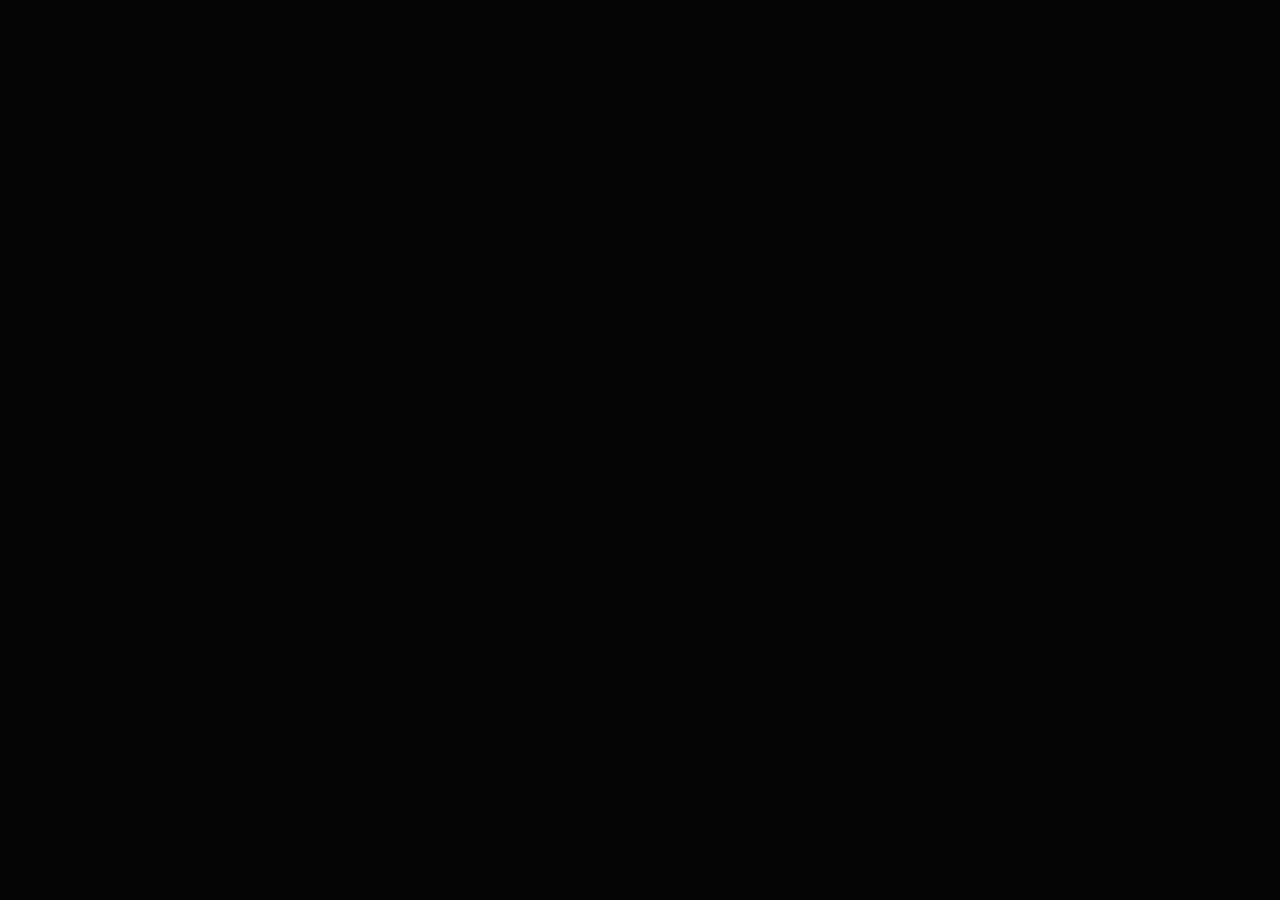
==== index.html @ 65cd3459 "Add files via upload" ====
<!doctype html>
<html lang="en">
<head>
<meta charset="utf-8" />
<meta name="viewport" content="width=device-width, initial-scale=1" />
<title>Ritwik Srivastava — Veridian Node</title>

<link rel="preconnect" href="https://fonts.googleapis.com">
<link rel="preconnect" href="https://fonts.gstatic.com" crossorigin>
<link href="https://fonts.googleapis.com/css2?family=Newsreader:opsz,wght@6..72,300;6..72,400;6..72,500&family=IBM+Plex+Mono:wght@300;400;500&family=IBM+Plex+Sans:wght@300;400&display=swap" rel="stylesheet">

<link rel="stylesheet" href="styles.css?v=15" />

<script>
  window.__TWEAK_DEFAULTS = /*EDITMODE-BEGIN*/{
    "scene": "wall",
    "windowView": "original",
    "lighting": "high",
    "fireOn": false,
    "headlineMode": "observability",
    "name": "RITWIK SRIVASTAVA",
    "node": "VERIDIAN \/\/ NODE-7",
    "subtitle": "PERSONAL OPERATIONAL ENVIRONMENT"
  }/*EDITMODE-END*/;
</script>

<script src="https://unpkg.com/react@18.3.1/umd/react.development.js" integrity="sha384-hD6/rw4ppMLGNu3tX5cjIb+uRZ7UkRJ6BPkLpg4hAu/6onKUg4lLsHAs9EBPT82L" crossorigin="anonymous"></script>
<script src="https://unpkg.com/react-dom@18.3.1/umd/react-dom.development.js" integrity="sha384-u6aeetuaXnQ38mYT8rp6sbXaQe3NL9t+IBXmnYxwkUI2Hw4bsp2Wvmx4yRQF1uAm" crossorigin="anonymous"></script>
<script src="https://unpkg.com/@babel/standalone@7.29.0/babel.min.js" integrity="sha384-m08KidiNqLdpJqLq95G/LEi8Qvjl/xUYll3QILypMoQ65QorJ9Lvtp2RXYGBFj1y" crossorigin="anonymous"></script>
</head>
<body>
  <div id="root"></div>

  <script type="text/babel" src="tweaks-panel.jsx"></script>
  <script type="text/babel" src="data.jsx"></script>
  <script type="text/babel" src="audio.jsx"></script>
  <script type="text/babel" src="app.jsx"></script>
</body>
</html>
---- styles.css ----
/* ─────────────────────────────────────────────────────────────────
   VERIDIAN // NODE-7 — operational HUD
   Background is the photograph of the room (room-warm.png).
   Every UI panel is an opaque dark-glass overlay that REPLACES
   the baked-in AI text by sitting on top of it in the same place.
   ───────────────────────────────────────────────────────────────── */

:root {
  --stage-w: 1538px;
  --stage-h: 1026px;

  /* HUD palette — softer, glass-on-air */
  --ink:        rgba(214, 220, 228, 0.92);
  --ink-2:      rgba(170, 178, 188, 0.82);
  --ink-3:      rgba(125, 133, 144, 0.72);
  --ink-4:      rgba(85, 92, 102, 0.66);
  --ink-5:      rgba(58, 64, 72, 0.6);

  --cyan:       rgba(160, 200, 215, 0.95);     /* desaturated; reads as soft info */
  --cyan-2:     rgba(140, 180, 195, 0.85);
  --cyan-glow:  rgba(140, 195, 220, 0.30);

  --amber:      #c79a64;
  --amber-glow: rgba(199, 154, 100, 0.4);

  --red:        #b07070;

  --cream:      #e8dec8;

  /* Glass panel surfaces — translucent, blurred, embedded */
  --glass-1:    rgba(12, 14, 18, 0.22);
  --glass-2:    rgba(14, 18, 22, 0.32);
  --glass-3:    rgba(18, 22, 28, 0.42);

  --hair:       rgba(180, 200, 220, 0.05);
  --hair-2:     rgba(180, 200, 220, 0.08);
  --hair-3:     rgba(180, 200, 220, 0.16);

  --f-sans:  "IBM Plex Sans", system-ui, sans-serif;
  --f-mono:  "IBM Plex Mono", ui-monospace, "JetBrains Mono", Menlo, monospace;
  --f-serif: "Newsreader", "EB Garamond", Georgia, serif;
}

*, *::before, *::after { box-sizing: border-box; }
html, body {
  margin: 0; padding: 0;
  background: #050505;
  color: var(--ink);
  font-family: var(--f-mono);
  -webkit-font-smoothing: antialiased;
  overflow: hidden;
  height: 100%;
}
::selection { background: var(--cyan); color: #0a0908; }
button { font: inherit; color: inherit; background: transparent; border: 0; padding: 0; cursor: default; }
a { color: inherit; text-decoration: none; }

/* ── Stage scaler ──────────────────────────────────────────── */
.viewport {
  position: fixed; inset: 0;
  display: flex;
  align-items: center;
  justify-content: center;
  background: #050505;
  overflow: hidden;
}
.viewport-bg {
  position: absolute; inset: 0;
  z-index: 0;
  background-image: url("refs/room-warm.png");
  background-size: cover;
  background-position: center center;
  filter: blur(48px) saturate(0.7) brightness(0.34);
  transform: scale(1.18);
  pointer-events: none;
}
.viewport-bg[data-scene="city"] { background-image: url("refs/room-city.png"); }
.viewport::after {
  /* settle the blurred backdrop into darkness at the edges */
  content: "";
  position: absolute; inset: 0;
  z-index: 1;
  pointer-events: none;
  background: radial-gradient(120% 100% at 50% 50%, transparent 52%, rgba(5,5,5,0.7) 100%);
}
.stage-wrap {
  position: fixed;
  top: 0; left: 0;
  z-index: 2;
  width: var(--stage-w);
  height: var(--stage-h);
  transform-origin: 0 0;
  box-shadow: 0 0 120px 20px rgba(0,0,0,0.6);
}
.stage {
  position: absolute; inset: 0;
  background-color: #0a0908;
  background-image: url("refs/room-warm.png");
  background-size: cover;
  background-position: center center;
  /* keep crisp — only the tiniest darken so panels read */
  filter: saturate(1.04) brightness(0.92) contrast(1.02);
}
.stage[data-scene="city"] {
  background-image: url("refs/room-city.png");
}
.stage::after {
  /* very subtle global graphite tint */
  content: "";
  position: absolute; inset: 0;
  background:
    radial-gradient(50% 40% at 50% 50%, rgba(0,0,0,0) 0%, rgba(0,0,0,0.12) 100%);
  pointer-events: none;
}

/* very faint film grain */
.grain {
  position: absolute; inset: 0;
  z-index: 2; pointer-events: none;
  opacity: 0.04; mix-blend-mode: overlay;
  background-image: url("data:image/svg+xml;utf8,<svg xmlns='http://www.w3.org/2000/svg' width='160' height='160'><filter id='n'><feTurbulence type='fractalNoise' baseFrequency='0.85' numOctaves='2' stitchTiles='stitch'/></filter><rect width='100%' height='100%' filter='url(%23n)'/></svg>");
}

/* ── Reusable glass panel ──────────────────────────────────── */
.panel {
  position: absolute;
  background:
    linear-gradient(180deg, rgba(20, 24, 30, 0.30), rgba(12, 14, 18, 0.38));
  border: 1px solid var(--hair-2);
  /* soft inner highlight + gentle bottom shadow = "glass pane" feel */
  box-shadow:
    inset 0 1px 0 rgba(255, 255, 255, 0.04),
    inset 0 -1px 0 rgba(0, 0, 0, 0.15),
    0 1px 0 rgba(255, 255, 255, 0.02);
  padding: 14px 16px;
  z-index: 5;
  font-family: var(--f-mono);
  font-size: 11px;
  font-weight: 300;
  letter-spacing: 0.04em;
  color: var(--ink-2);
  backdrop-filter: blur(14px) saturate(115%) brightness(0.96);
  -webkit-backdrop-filter: blur(14px) saturate(115%) brightness(0.96);
}
.panel.flush { background: linear-gradient(180deg, rgba(20,24,30,0.42), rgba(12,14,18,0.50)); }
.panel.air   { background: linear-gradient(180deg, rgba(20,24,30,0.22), rgba(12,14,18,0.30)); }

.panel-h {
  font-family: var(--f-mono);
  font-size: 10px;
  font-weight: 400;
  letter-spacing: 0.26em;
  color: var(--ink-3);
  text-transform: uppercase;
  display: flex;
  justify-content: space-between;
  align-items: baseline;
  margin: 0 0 10px;
}
.panel-h .live {
  color: var(--cyan);
  display: inline-flex; align-items: center; gap: 6px;
  font-size: 9px; letter-spacing: 0.22em; font-weight: 400;
}
.panel-h .live::before {
  content: "";
  width: 5px; height: 5px; border-radius: 50%;
  background: var(--cyan);
  box-shadow: 0 0 6px var(--cyan-glow);
  animation: pulse 2.2s infinite;
}
@keyframes pulse { 0%,100% { opacity: 1; } 50% { opacity: 0.4; } }

.kv { display: grid; grid-template-columns: 1fr auto; gap: 4px 12px; align-items: baseline; }
.kv .k { color: var(--ink-4); font-size: 10px; letter-spacing: 0.16em; text-transform: uppercase; }
.kv .v { color: var(--ink); font-size: 11px; letter-spacing: 0.06em; text-align: right; }
.kv .v.cyan { color: var(--cyan); }
.kv .v.up   { color: var(--cyan); }
.kv .v.warm { color: var(--amber); }

/* ── TOP STATUS BAR ────────────────────────────────────────── */
.topbar {
  position: absolute;
  left: 240px; right: 24px; top: 18px;
  height: 52px;
  z-index: 6;
  display: grid;
  grid-template-columns: auto repeat(7, minmax(0, 1fr)) auto;
  gap: 0;
  background:
    linear-gradient(180deg, rgba(20, 24, 30, 0.32), rgba(12, 14, 18, 0.40));
  border: 1px solid var(--hair-2);
  box-shadow:
    inset 0 1px 0 rgba(255, 255, 255, 0.03),
    inset 0 -1px 0 rgba(0, 0, 0, 0.12);
  align-items: center;
  padding: 0 4px;
  backdrop-filter: blur(14px) saturate(115%) brightness(0.96);
}
.topbar > div {
  padding: 0 14px;
  border-right: 1px solid var(--hair);
  display: flex; flex-direction: column;
  gap: 3px;
  min-width: 0;
  height: 100%;
  justify-content: center;
}
.topbar > div:last-child { border-right: 0; }
.topbar .k {
  font-size: 9px;
  letter-spacing: 0.22em;
  color: var(--ink-4);
  text-transform: uppercase;
  font-weight: 400;
}
.topbar .v {
  font-size: 11px;
  font-weight: 400;
  letter-spacing: 0.08em;
  color: var(--ink);
}
.topbar .v.cyan { color: var(--cyan); }
.topbar .v.tab  { font-variant-numeric: tabular-nums; }
.topbar .node {
  border-right: 1px solid var(--hair);
}
.topbar .node .k { color: var(--ink-3); letter-spacing: 0.22em; font-weight: 500; font-size: 11px; }
.topbar .node .v { color: var(--ink-4); letter-spacing: 0.20em; font-size: 9px; }
.topbar .user .v { color: var(--cyan); }
.topbar .user .k.role { color: var(--ink-3); letter-spacing: 0.18em; }
.topbar .sparkline {
  width: 70px; height: 18px; align-self: center; color: var(--cyan);
}
.topbar > .health,
.topbar > .net { gap: 1px; }
.topbar > .health .v { font-size: 12px; }

/* ── LEFT NAV STRIP ────────────────────────────────────────── */
.leftrail {
  position: absolute;
  left: 0; top: 0; bottom: 0;
  width: 222px;
  z-index: 6;
  background:
    linear-gradient(180deg, rgba(14, 16, 20, 0.40), rgba(10, 12, 16, 0.55));
  border-right: 1px solid var(--hair-2);
  box-shadow: inset -1px 0 0 rgba(255, 255, 255, 0.02);
  display: flex; flex-direction: column;
  padding: 22px 0 0;
  backdrop-filter: blur(14px) saturate(115%) brightness(0.96);
}
.lr-head {
  padding: 0 22px 18px;
  border-bottom: 1px solid var(--hair);
  display: flex; flex-direction: column; gap: 4px;
}
.lr-head .n {
  font-family: var(--f-mono);
  font-size: 12.5px;
  font-weight: 400;
  letter-spacing: 0.20em;
  color: var(--ink);
  text-transform: uppercase;
}
.lr-head .s {
  font-family: var(--f-mono);
  font-size: 10px;
  font-weight: 300;
  letter-spacing: 0.22em;
  color: var(--ink-4);
  text-transform: uppercase;
}
.lr-head .v {
  font-family: var(--f-mono);
  font-size: 9.5px;
  font-weight: 300;
  letter-spacing: 0.22em;
  color: var(--ink-5);
  margin-top: 2px;
}

.lr-nav {
  flex: 0 0 auto;
  padding: 18px 8px 18px 8px;
  display: flex; flex-direction: column;
  overflow-y: auto;
  scrollbar-width: thin;
  scrollbar-color: var(--hair-2) transparent;
}
.lr-nav::-webkit-scrollbar { width: 3px; }
.lr-nav::-webkit-scrollbar-thumb { background: var(--hair-2); }

.lr-item {
  display: grid;
  grid-template-columns: 24px 1fr;
  gap: 12px;
  align-items: center;
  padding: 7px 14px;
  cursor: default;
  position: relative;
  transition: background 160ms ease;
}
.lr-item .ic {
  width: 14px; height: 14px;
  color: var(--ink-3);
  display: flex; align-items: center; justify-content: center;
}
.lr-item .ic svg { width: 100%; height: 100%; }
.lr-item .lbl {
  display: flex; flex-direction: column; gap: 1px;
  min-width: 0;
}
.lr-item .n {
  font-family: var(--f-mono);
  font-size: 11px;
  font-weight: 400;
  letter-spacing: 0.18em;
  color: var(--ink-2);
  text-transform: uppercase;
  white-space: nowrap; overflow: hidden; text-overflow: ellipsis;
}
.lr-item .s {
  font-family: var(--f-mono);
  font-size: 9.5px;
  font-weight: 300;
  letter-spacing: 0.04em;
  color: var(--ink-4);
  white-space: nowrap; overflow: hidden; text-overflow: ellipsis;
}
.lr-item:hover { background: rgba(120, 160, 200, 0.05); }
.lr-item:hover .ic, .lr-item:hover .n { color: var(--ink); }
.lr-item.is-active { background: rgba(111, 191, 214, 0.10); }
.lr-item.is-active::before {
  content: "";
  position: absolute; left: 0; top: 6px; bottom: 6px;
  width: 2px; background: var(--cyan);
}
.lr-item.is-active .ic, .lr-item.is-active .n { color: var(--cyan); }
.lr-item.is-active .s { color: var(--ink-3); }

.lr-meta {
  margin-top: auto;
  border-top: 1px solid var(--hair);
  padding: 14px 22px 0;
  display: flex; flex-direction: column; gap: 12px;
}
.lr-meta .row { display: flex; flex-direction: column; gap: 2px; }
.lr-meta .k {
  font-family: var(--f-mono);
  font-size: 9px;
  letter-spacing: 0.22em;
  color: var(--ink-4);
  text-transform: uppercase;
}
.lr-meta .v {
  font-family: var(--f-mono);
  font-size: 10.5px;
  font-weight: 500;
  letter-spacing: 0.10em;
  color: var(--ink-2);
}
.lr-meta .v.cyan { color: var(--cyan); }
.lr-meta .v.warm { color: var(--amber); }

.lr-lock {
  margin: 14px 22px 14px;
  padding: 10px 12px;
  border: 1px solid var(--hair-2);
  font-family: var(--f-mono);
  font-size: 10.5px;
  letter-spacing: 0.22em;
  color: var(--ink-3);
  text-transform: uppercase;
  display: flex; align-items: center; gap: 8px;
  cursor: default;
}
.lr-lock::before {
  content: "⌧"; color: var(--ink-4); font-size: 12px;
}
.lr-lock:hover { color: var(--ink); border-color: var(--hair-3); }

/* ── TERMINAL (bottom of left rail) ─────────────────────────── */
.terminal {
  border-top: 1px solid var(--hair);
  background: rgba(0, 0, 0, 0.45);
  padding: 12px 16px 16px;
  display: flex; flex-direction: column; gap: 6px;
  min-height: 170px;
  max-height: 240px;
  font-family: var(--f-mono);
  font-size: 10.5px;
  line-height: 1.45;
  color: var(--ink-2);
  letter-spacing: 0.02em;
}
.terminal-head {
  display: flex; justify-content: space-between; align-items: baseline;
  font-size: 9.5px;
  letter-spacing: 0.22em;
  color: var(--ink-4);
  text-transform: uppercase;
}
.terminal-head .active { color: var(--cyan); }
.terminal-head .active::before {
  content: "● "; color: var(--cyan); animation: pulse 2s infinite;
}
.terminal .connect {
  font-size: 9.5px;
  color: var(--ink-5);
  letter-spacing: 0.02em;
}
.terminal .scroll {
  flex: 1; min-height: 0;
  overflow-y: auto;
  display: flex; flex-direction: column; gap: 1px;
  scrollbar-width: thin;
  scrollbar-color: var(--hair-2) transparent;
}
.terminal .scroll::-webkit-scrollbar { width: 3px; }
.terminal .scroll::-webkit-scrollbar-thumb { background: var(--hair-2); }
.terminal .line { white-space: pre-wrap; word-break: break-word; }
.terminal .line.cmd { color: var(--ink); }
.terminal .line.cmd .prompt { color: var(--cyan); }
.terminal .line.out { color: var(--ink-3); }
.terminal .line.err { color: var(--red); }
.terminal .line.dim { color: var(--ink-5); }
.terminal .prompt-row {
  display: flex; align-items: baseline; gap: 6px;
}
.terminal .prompt-row .prompt { color: var(--cyan); white-space: nowrap; }
.terminal .prompt-row input {
  flex: 1;
  background: transparent;
  border: 0;
  outline: 0;
  color: var(--ink);
  font: inherit;
  letter-spacing: inherit;
  padding: 0;
  caret-color: var(--cyan);
}
.terminal .cursor {
  display: inline-block;
  width: 7px; height: 12px;
  background: var(--cyan);
  vertical-align: -0.06em;
  animation: blink 1s steps(1) infinite;
}
@keyframes blink { 50% { opacity: 0; } }

/* ── Center wall panels (over the concrete wall) ────────────── */

/* OPERATIONAL OVERVIEW — top */
.p-overview {
  left: 268px; top: 88px;
  width: 540px;
  height: 210px;
}
.p-overview .iso {
  position: relative;
  height: 130px;
  margin-top: 6px;
}
.p-overview .legend {
  position: absolute;
  right: 8px; top: 60px;
  display: flex; flex-direction: column; gap: 6px;
}
.p-overview .legend .lg {
  display: flex; align-items: center; gap: 8px;
  font-size: 9.5px;
  letter-spacing: 0.18em;
  color: var(--ink-3);
  text-transform: uppercase;
}
.p-overview .legend .lg::before {
  content: "";
  width: 6px; height: 6px; border-radius: 50%;
}
.p-overview .legend .lg.nom::before  { background: var(--cyan); box-shadow: 0 0 6px var(--cyan-glow); }
.p-overview .legend .lg.deg::before  { background: var(--amber); }
.p-overview .legend .lg.maint::before{ background: var(--ink-4); }

/* LIVE OBSERVABILITY */
.p-obs {
  left: 268px; top: 308px;
  width: 250px;
  height: 200px;
}
.p-obs .rows { display: flex; flex-direction: column; gap: 8px; margin-top: 6px; }
.p-obs .row {
  display: grid; grid-template-columns: 95px 1fr 36px;
  gap: 8px;
  align-items: center;
  font-size: 10.5px;
  color: var(--ink-2);
}
.p-obs .row .s { color: var(--ink-3); font-size: 10px; letter-spacing: 0.04em; }
.p-obs .row .sp { height: 14px; color: var(--cyan); }
.p-obs .row .ms { color: var(--cyan); font-size: 10px; letter-spacing: 0.08em; text-align: right; }
.p-obs .view {
  margin-top: 10px;
  font-size: 9.5px; letter-spacing: 0.22em;
  color: var(--cyan); text-transform: uppercase;
}
.p-obs .view::after { content: " →"; }

/* SYSTEM HEALTH + NETWORK */
.p-health {
  left: 528px; top: 308px;
  width: 195px;
  height: 200px;
}
.p-health .big {
  font-size: 22px; font-weight: 500;
  color: var(--cyan); letter-spacing: 0.10em;
  margin: 0 0 6px;
}
.p-health .sm {
  font-size: 9.5px; letter-spacing: 0.22em; color: var(--ink-4); text-transform: uppercase;
}
.p-health .net {
  margin-top: 22px;
  display: flex; flex-direction: column; gap: 4px;
}
.p-health .net .stable {
  font-size: 16px; font-weight: 500; color: var(--cyan); letter-spacing: 0.12em;
}
.p-health .net .pct {
  font-size: 14px; color: var(--ink-2); letter-spacing: 0.10em;
}
.p-health .alerts { margin-top: 18px; }
.p-health .alerts .big { font-size: 30px; color: var(--ink); }
.p-health .view {
  margin-top: auto; padding-top: 12px;
  font-size: 9.5px; letter-spacing: 0.22em;
  color: var(--cyan); text-transform: uppercase;
}
.p-health .view::after { content: " →"; }

/* OPERATIONAL NOTES */
.p-notes {
  left: 528px; top: 518px;
  width: 230px;
  height: 154px;
}
.p-notes .entry {
  padding: 6px 0;
  border-bottom: 1px solid var(--hair);
  font-size: 10.5px;
}
.p-notes .entry:last-of-type { border-bottom: 0; }
.p-notes .entry .ts {
  font-size: 9px; letter-spacing: 0.20em; color: var(--ink-4); text-transform: uppercase;
}
.p-notes .entry .tx {
  margin-top: 2px;
  color: var(--ink-2);
  line-height: 1.4;
}
.p-notes .view { margin-top: 6px; font-size: 9.5px; letter-spacing: 0.22em; color: var(--cyan); text-transform: uppercase; }
.p-notes .view::after { content: " →"; }

/* CURRENT RESEARCH — on the window */
.p-research {
  left: 1018px; top: 235px;
  width: 232px;
  height: 200px;
}
.p-research .bars { display: flex; flex-direction: column; gap: 8px; margin-top: 4px; }
.p-research .bar {
  display: grid;
  grid-template-columns: 1fr 38px;
  grid-template-rows: auto auto;
  gap: 1px 8px;
  font-size: 10px;
}
.p-research .bar .n { color: var(--ink); letter-spacing: 0.04em; font-size: 10.5px; }
.p-research .bar .s { color: var(--ink-4); font-size: 9px; letter-spacing: 0.18em; text-transform: uppercase; grid-column: 1; }
.p-research .bar .pct { color: var(--cyan); font-size: 10.5px; text-align: right; grid-column: 2; grid-row: 1; }
.p-research .bar .track {
  grid-column: 1 / span 2;
  height: 2px;
  background: rgba(180, 200, 220, 0.10);
  position: relative;
  margin-top: 2px;
}
.p-research .bar .track i {
  position: absolute; left: 0; top: 0; bottom: 0;
  background: var(--cyan);
  box-shadow: 0 0 6px var(--cyan-glow);
}
.p-research .view {
  margin-top: 6px;
  font-size: 9.5px; letter-spacing: 0.22em; color: var(--cyan); text-transform: uppercase;
}
.p-research .view::after { content: " →"; }

/* WALL QUOTE — etched into the wall, not on a panel */
.p-quote {
  position: absolute;
  left: 1320px; top: 210px;
  width: 175px;
  z-index: 5;
  background: linear-gradient(180deg, rgba(28, 22, 14, 0.32), rgba(22, 16, 10, 0.42));
  border: 1px solid rgba(232, 222, 200, 0.10);
  box-shadow: inset 0 1px 0 rgba(255, 230, 180, 0.04);
  padding: 16px 16px 14px;
  font-family: var(--f-serif);
  font-style: italic;
  font-weight: 300;
  font-size: 17px;
  line-height: 1.30;
  color: var(--cream);
  font-variation-settings: "opsz" 18;
  backdrop-filter: blur(12px) saturate(110%) brightness(0.95);
}
.p-quote cite {
  display: block;
  margin-top: 12px;
  font-family: var(--f-mono);
  font-style: normal;
  font-size: 9.5px;
  font-weight: 300;
  letter-spacing: 0.22em;
  color: rgba(232, 222, 200, 0.45);
  text-transform: uppercase;
}

/* FIELD LOG SNAPSHOT */
.p-log {
  left: 1280px; top: 444px;
  width: 215px;
  height: 184px;
  display: flex;
  flex-direction: column;
}
.p-log .ts { font-size: 9.5px; letter-spacing: 0.20em; color: var(--ink-4); text-transform: uppercase; margin-bottom: 6px; }
.p-log p {
  margin: 0;
  font-size: 11px;
  line-height: 1.45;
  color: var(--ink-2);
  letter-spacing: 0.04em;
  flex: 1;
}
.p-log .view {
  margin-top: 8px;
  font-size: 9.5px; letter-spacing: 0.22em; color: var(--cyan); text-transform: uppercase;
}
.p-log .view::after { content: " →"; }

/* ── Bottom row of 4 panels ────────────────────────────────── */
.p-essays   { left: 268px;  top: 686px; width: 232px; height: 170px; }
.p-projects { left: 510px;  top: 686px; width: 232px; height: 170px; }
.p-repos    { left: 752px;  top: 686px; width: 252px; height: 170px; }
.p-ambient  { left: 1014px; top: 686px; width: 242px; height: 170px; }

.p-essays ul, .p-repos ul { list-style: none; padding: 0; margin: 0; }
.p-essays li {
  display: grid; grid-template-columns: 38px 1fr 50px;
  gap: 8px; padding: 4px 0;
  font-size: 10.5px; align-items: baseline;
}
.p-essays li .d { color: var(--ink-4); font-size: 9px; letter-spacing: 0.20em; text-transform: uppercase; }
.p-essays li .t { color: var(--ink-2); white-space: nowrap; overflow: hidden; text-overflow: ellipsis; }
.p-essays li .w { color: var(--cyan); font-size: 9.5px; text-align: right; letter-spacing: 0.08em; }
.p-essays .view {
  margin-top: 6px; font-size: 9.5px; letter-spacing: 0.22em; color: var(--cyan); text-transform: uppercase;
}
.p-essays .view::after { content: " →"; }

.p-projects .constellation {
  height: 105px; margin-top: 4px; color: var(--cyan);
}
.p-projects .legend {
  display: flex; gap: 12px; font-size: 9px;
  letter-spacing: 0.18em; color: var(--ink-3); text-transform: uppercase;
}
.p-projects .legend .l { display: inline-flex; align-items: center; gap: 5px; }
.p-projects .legend .l::before { content: ""; width: 5px; height: 5px; border-radius: 50%; }
.p-projects .legend .l.active::before    { background: var(--cyan); box-shadow: 0 0 4px var(--cyan-glow); }
.p-projects .legend .l.paused::before    { background: var(--amber); }
.p-projects .legend .l.completed::before { background: var(--ink-4); }

.p-repos li {
  display: grid; grid-template-columns: 14px 1fr auto;
  gap: 8px; padding: 4px 0;
  font-size: 10.5px; align-items: baseline;
}
.p-repos li .ic { color: var(--ink-4); font-size: 9px; }
.p-repos li .n { color: var(--ink-2); white-space: nowrap; overflow: hidden; text-overflow: ellipsis; }
.p-repos li .n span { color: var(--ink-4); }
.p-repos li .t { color: var(--cyan); font-size: 9.5px; letter-spacing: 0.12em; }
.p-repos .view {
  margin-top: 6px; font-size: 9.5px; letter-spacing: 0.22em; color: var(--cyan); text-transform: uppercase;
}
.p-repos .view::after { content: " →"; }

.p-ambient .grid {
  display: grid; grid-template-columns: 1fr 1fr; gap: 6px 16px;
}
.p-ambient .row { display: flex; justify-content: space-between; align-items: baseline; }
.p-ambient .k { font-size: 9.5px; letter-spacing: 0.18em; color: var(--ink-4); text-transform: uppercase; }
.p-ambient .v { font-size: 11px; color: var(--ink); letter-spacing: 0.04em; }
.p-ambient .v.cyan { color: var(--cyan); }
.p-ambient .view {
  margin-top: 10px;
  font-size: 9.5px; letter-spacing: 0.22em; color: var(--cyan); text-transform: uppercase;
}
.p-ambient .view::after { content: " →"; }

/* ── Bottom strip ──────────────────────────────────────────── */
.bottomstrip {
  position: absolute;
  left: 240px; right: 16px; bottom: 16px;
  height: 132px;
  z-index: 6;
  background: var(--glass-3);
  border: 1px solid var(--hair);
  display: grid;
  grid-template-columns: 0.9fr 1.6fr 1.4fr 0.9fr;
}
.bottomstrip > div {
  padding: 12px 16px;
  border-right: 1px solid var(--hair);
  min-width: 0;
  overflow: hidden;
}
.bottomstrip > div:last-child { border-right: 0; }
.bottomstrip h6 {
  margin: 0 0 8px;
  font-family: var(--f-mono);
  font-size: 9.5px;
  font-weight: 500;
  letter-spacing: 0.24em;
  color: var(--ink-3);
  text-transform: uppercase;
  display: flex; justify-content: space-between;
}
.bottomstrip h6 .live {
  color: var(--cyan);
}
.bottomstrip .bg-proc .count {
  font-size: 22px; font-weight: 500;
  color: var(--ink); letter-spacing: 0.08em;
  margin-bottom: 8px;
}
.bottomstrip .bg-proc .count small { color: var(--ink-4); font-size: 9.5px; letter-spacing: 0.18em; font-weight: 400; }
.bottomstrip .bg-proc .dots {
  display: flex; gap: 4px; flex-wrap: wrap;
}
.bottomstrip .bg-proc .dot {
  width: 8px; height: 8px;
  background: var(--cyan);
  box-shadow: 0 0 4px var(--cyan-glow);
}
.bottomstrip .bg-proc .dot.idle { background: var(--ink-5); box-shadow: none; }

.bottomstrip .sys-out .log {
  font-family: var(--f-mono);
  font-size: 10px;
  line-height: 1.55;
  color: var(--ink-2);
  letter-spacing: 0.02em;
}
.bottomstrip .sys-out .ts { color: var(--ink-4); }
.bottomstrip .sys-out .ok { color: var(--cyan); }
.bottomstrip .sys-out .view {
  margin-top: 4px; font-size: 9.5px; letter-spacing: 0.22em; color: var(--cyan); text-transform: uppercase;
}

.bottomstrip .mi-layer .rows { display: flex; flex-direction: column; gap: 5px; }
.bottomstrip .mi-layer .row {
  display: grid; grid-template-columns: 1fr 36px 50px;
  gap: 10px; align-items: center;
  font-size: 10px;
}
.bottomstrip .mi-layer .row .n { color: var(--ink-2); letter-spacing: 0.04em; }
.bottomstrip .mi-layer .row .sp { height: 8px; color: var(--cyan); }
.bottomstrip .mi-layer .row .st {
  font-size: 9px; letter-spacing: 0.20em; text-transform: uppercase;
  text-align: right;
}
.bottomstrip .mi-layer .row .st.active { color: var(--cyan); }
.bottomstrip .mi-layer .row .st.idle   { color: var(--ink-4); }
.bottomstrip .mi-layer .view {
  margin-top: 6px; font-size: 9.5px; letter-spacing: 0.22em; color: var(--cyan); text-transform: uppercase;
}

.bottomstrip .memory .meta {
  font-size: 9.5px; letter-spacing: 0.20em; color: var(--ink-4); text-transform: uppercase;
}
.bottomstrip .memory .lvls {
  margin-top: 8px;
  display: flex; flex-direction: column; gap: 4px;
}
.bottomstrip .memory .lvl {
  display: grid; grid-template-columns: 16px 1fr;
  gap: 8px; align-items: center;
  font-size: 9.5px; letter-spacing: 0.14em;
  color: var(--ink-3);
  text-transform: uppercase;
}
.bottomstrip .memory .lvl .ic { color: var(--cyan); font-size: 10px; }
.bottomstrip .memory .access {
  margin-top: 6px;
  font-size: 9.5px; letter-spacing: 0.22em; color: var(--cyan); text-transform: uppercase;
}

/* ── Overlay drawer when a nav item is clicked ─────────────── */
.drawer-scrim {
  position: absolute; inset: 0;
  background: rgba(0, 0, 0, 0.55);
  z-index: 50;
  opacity: 0; pointer-events: none;
  transition: opacity 220ms ease;
}
.drawer-scrim.is-open { opacity: 1; pointer-events: auto; }
.drawer {
  position: absolute;
  left: 240px; right: 16px;
  top: 88px; bottom: 162px;
  z-index: 51;
  background: var(--glass-3);
  border: 1px solid var(--hair-2);
  padding: 32px 40px;
  overflow-y: auto;
  transform: translateY(8px);
  opacity: 0;
  pointer-events: none;
  transition: opacity 240ms ease, transform 240ms cubic-bezier(.2,.7,.2,1);
  scrollbar-width: thin;
  scrollbar-color: var(--hair-2) transparent;
}
.drawer.is-open { opacity: 1; transform: none; pointer-events: auto; }
.drawer::-webkit-scrollbar { width: 6px; }
.drawer::-webkit-scrollbar-thumb { background: var(--hair-2); }

.drawer-head {
  display: grid; grid-template-columns: auto 1fr auto;
  gap: 16px; align-items: baseline;
  padding-bottom: 14px;
  border-bottom: 1px solid var(--hair);
  margin-bottom: 24px;
}
.drawer-head .num { font-size: 10.5px; letter-spacing: 0.22em; color: var(--cyan); text-transform: uppercase; }
.drawer-head .ttl {
  font-family: var(--f-serif);
  font-weight: 400;
  font-size: 32px;
  letter-spacing: -0.005em;
  color: var(--ink);
  font-variation-settings: "opsz" 32;
  line-height: 1;
}
.drawer-head .close {
  font-size: 11px; letter-spacing: 0.22em;
  color: var(--ink-3); text-transform: uppercase;
  cursor: default;
}
.drawer-head .close:hover { color: var(--cyan); }

.drawer .row {
  display: grid; grid-template-columns: 130px 1fr 100px;
  gap: 28px; padding: 18px 0;
  border-bottom: 1px solid var(--hair);
}
.drawer .row .d { font-size: 10.5px; letter-spacing: 0.18em; color: var(--ink-3); text-transform: uppercase; }
.drawer .row .d .dim { color: var(--ink-4); }
.drawer .row h3 {
  margin: 0;
  font-family: var(--f-serif); font-weight: 400; font-size: 22px;
  line-height: 1.2; color: var(--ink);
  font-variation-settings: "opsz" 22;
}
.drawer .row .ko { color: var(--cyan); font-size: 10.5px; letter-spacing: 0.18em; text-transform: uppercase; margin-top: 4px; display: block; }
.drawer .row p {
  margin: 8px 0 6px;
  font-family: var(--f-sans);
  font-size: 13.5px;
  line-height: 1.6;
  color: var(--ink-2);
  font-weight: 300;
  max-width: 64ch;
}
.drawer .row p b {
  font-family: var(--f-serif);
  font-style: italic;
  font-weight: 400;
  color: var(--ink);
}
.drawer .row .tags {
  display: flex; flex-wrap: wrap; gap: 14px;
  margin-top: 8px;
  font-size: 10px; letter-spacing: 0.16em; color: var(--ink-3); text-transform: uppercase;
}
.drawer .row .tags span::before { content: "·  "; color: var(--ink-4); }
.drawer .row .tags span:first-child::before { display: none; }
.drawer .row .m { text-align: right; font-size: 10px; letter-spacing: 0.18em; color: var(--ink-3); text-transform: uppercase; }
.drawer .row .m .y { color: var(--cyan); }

.drawer .signal-grid {
  display: grid;
  grid-template-columns: 1.4fr 1fr;
  gap: 48px;
  align-items: start;
}
.drawer .signal-grid h2 {
  font-family: var(--f-serif); font-weight: 400; font-size: 42px;
  line-height: 1.05; color: var(--ink);
  margin: 0 0 14px;
}
.drawer .signal-grid h2 em { font-style: italic; color: var(--cyan); }
.drawer .signal-grid > div > p {
  font-family: var(--f-sans); font-weight: 300; font-size: 15px;
  line-height: 1.6; color: var(--ink-2);
  max-width: 50ch;
}
.drawer .channels { display: flex; flex-direction: column; }
.drawer .channels a {
  display: grid;
  grid-template-columns: 22px 110px 1fr 22px;
  gap: 14px;
  padding: 14px 0;
  border-top: 1px solid var(--hair);
  align-items: center;
  font-family: var(--f-mono);
  font-size: 11px;
  letter-spacing: 0.14em;
  color: var(--ink-2);
  text-transform: uppercase;
}
.drawer .channels a:last-child { border-bottom: 1px solid var(--hair); }
.drawer .channels a .k { font-size: 9.5px; color: var(--ink-4); letter-spacing: 0.20em; }
.drawer .channels a .n { color: var(--ink); }
.drawer .channels a .h { color: var(--ink-3); text-transform: none; letter-spacing: 0.02em; }
.drawer .channels a .arr { color: var(--cyan); opacity: 0; transition: opacity 200ms ease; }
.drawer .channels a:hover { color: var(--cyan); }
.drawer .channels a:hover .arr { opacity: 1; }

/* ── Reactivity helpers ────────────────────────────────────── */
.fade-in { animation: fade 260ms ease; }
@keyframes fade { from { opacity: 0; transform: translateY(4px); } to { opacity: 1; transform: none; } }

.dimmed { filter: brightness(0.5); }

/* ─────────────────────────────────────────────────────────────────
   WINDOW VIEW — cyberpunk Prague substituted into the window pane
   ───────────────────────────────────────────────────────────────── */
.window-view {
  position: absolute;
  left: 615px;
  top: 92px;
  width: 590px;
  height: 600px;
  z-index: 2;
  pointer-events: none;
  background-image: url("refs/window-city.png");
  background-size: cover;
  background-position: center 30%;
  /* simple feathered edges, single linear-gradient mask each axis */
  -webkit-mask-image:
    linear-gradient(to right,  transparent 0, #000 18px, #000 calc(100% - 18px), transparent 100%),
    linear-gradient(to bottom, transparent 0, #000 22px, #000 calc(100% - 22px), transparent 100%);
          mask-image:
    linear-gradient(to right,  transparent 0, #000 18px, #000 calc(100% - 18px), transparent 100%),
    linear-gradient(to bottom, transparent 0, #000 22px, #000 calc(100% - 22px), transparent 100%);
  -webkit-mask-composite: source-in;
  /* most browsers need this too: */
  mask-composite: intersect;
  filter: brightness(0.95) saturate(0.95) contrast(1.04);
  opacity: 0;
  transition: opacity 800ms cubic-bezier(.2,.7,.2,1);
}
[data-window="cyberpunk"] .window-view { opacity: 1; }

/* a very subtle rainy reflection over the glass */
.window-glass {
  position: absolute;
  left: 615px; top: 92px;
  width: 590px; height: 600px;
  z-index: 3;
  pointer-events: none;
  background:
    linear-gradient(180deg, rgba(40, 55, 70, 0.10), rgba(20, 28, 40, 0.04)),
    repeating-linear-gradient(95deg, rgba(255,255,255,0.020) 0 1px, transparent 1px 3px);
  mix-blend-mode: screen;
  opacity: 0.5;
}
[data-window="original"] .window-glass,
[data-window="original"] .window-view { opacity: 0; }

/* ─────────────────────────────────────────────────────────────────
   ROOM LIGHTING — warm glows from fire / floor lamps / tube light
   layered over the photograph so the walls and ceiling actually
   receive light.  All use mix-blend-mode: screen for additive light.
   ───────────────────────────────────────────────────────────────── */
.lights {
  position: absolute; inset: 0;
  z-index: 3;
  pointer-events: none;
  mix-blend-mode: screen;
}

.lights > div {
  position: absolute;
  border-radius: 50%;
  filter: blur(0px);
}

/* Fireplace bloom — large warm wash across the lower-left wall */
.light-fire {
  left: 170px; top: 320px;
  width: 820px; height: 620px;
  background: radial-gradient(closest-side,
    rgba(255, 180, 100, 0.75) 0%,
    rgba(255, 140, 60, 0.40) 25%,
    rgba(255, 120, 50, 0.18) 50%,
    transparent 78%);
  animation: fireFlickerLight 2.4s ease-in-out infinite alternate;
}
@keyframes fireFlickerLight {
  0%   { opacity: 0.85; transform: scale(1); }
  35%  { opacity: 1.0;  transform: scale(1.04); }
  60%  { opacity: 0.78; transform: scale(0.98); }
  100% { opacity: 0.95; transform: scale(1.02); }
}

/* Floor lamp left — cool warm column */
.light-lamp-l {
  left: 95px; top: 530px;
  width: 360px; height: 360px;
  background: radial-gradient(closest-side,
    rgba(255, 210, 140, 0.50) 0%,
    rgba(255, 190, 100, 0.22) 35%,
    rgba(255, 160, 70, 0.08) 60%,
    transparent 80%);
  animation: lampPulse 6.5s ease-in-out infinite alternate;
}

/* Right shelf lamp */
.light-lamp-r {
  left: 1040px; top: 520px;
  width: 280px; height: 280px;
  background: radial-gradient(closest-side,
    rgba(255, 200, 120, 0.42) 0%,
    rgba(255, 170, 80, 0.18) 40%,
    transparent 75%);
  animation: lampPulse 7.5s ease-in-out infinite alternate-reverse;
}

/* Cove / tube light at top right */
.light-tube {
  left: 880px; top: 0;
  width: 700px; height: 220px;
  border-radius: 0;
  background: linear-gradient(180deg,
    rgba(255, 215, 150, 0.45) 0%,
    rgba(255, 195, 120, 0.20) 35%,
    rgba(255, 175, 95, 0.06) 70%,
    transparent 100%);
}

/* Recessed ceiling pots — three soft spots */
.light-ceil-1, .light-ceil-2, .light-ceil-3 {
  top: 0; width: 280px; height: 240px;
  background: radial-gradient(closest-side,
    rgba(255, 220, 160, 0.36) 0%,
    rgba(255, 200, 130, 0.10) 40%,
    transparent 75%);
}
.light-ceil-1 { left: 350px; }
.light-ceil-2 { left: 560px; }
.light-ceil-3 { left: 800px; opacity: 0.6; }

@keyframes lampPulse {
  0%   { opacity: 0.92; }
  50%  { opacity: 1.0; }
  100% { opacity: 0.94; }
}

/* Tweak: intensity of all the lighting */
[data-lighting="low"]    .lights { opacity: 0.55; }
[data-lighting="medium"] .lights { opacity: 0.95; }
[data-lighting="high"]   .lights { opacity: 1.35; }
/* At high, also bump room brightness a touch */
[data-lighting="high"] .stage { filter: saturate(1.08) brightness(1.04) contrast(1.04); }
[data-lighting="low"]  .stage { filter: saturate(0.95) brightness(0.78) contrast(1.05); }

/* ─────────────────────────────────────────────────────────────────
   FIRE LAYER — canvas particle fire + warm bloom
   Positioned over the fireplace opening.
   ───────────────────────────────────────────────────────────────── */
.fire-layer {
  position: absolute;
  left: 260px;
  top: 432px;
  width: 312px;
  height: 230px;
  z-index: 4;
  pointer-events: none;
}
.fire-canvas {
  position: absolute;
  left: 0; bottom: 0;
  mix-blend-mode: screen;
  transition: opacity 600ms ease;
}
.fire-bloom {
  position: absolute;
  left: 50%; bottom: -16px;
  width: 460px; height: 300px;
  transform: translateX(-50%);
  background: radial-gradient(50% 70% at 50% 100%,
    rgba(255, 180, 90, 0.55) 0%,
    rgba(255, 140, 60, 0.28) 30%,
    rgba(255, 120, 50, 0.12) 55%,
    transparent 82%);
  mix-blend-mode: screen;
  animation: bloomFlicker 1.7s ease-in-out infinite alternate;
  filter: blur(3px);
  transition: opacity 600ms ease;
}
@keyframes bloomFlicker {
  0%   { opacity: 0.95; transform: translateX(-50%) scale(1); }
  50%  { opacity: 1.0;  transform: translateX(-50%) scale(1.06); }
  100% { opacity: 0.85; transform: translateX(-50%) scale(0.98); }
}

/* ─────────────────────────────────────────────────────────────────
   AUDIO PANEL
   ───────────────────────────────────────────────────────────────── */
.audio-dock {
  position: fixed;
  right: 88px;
  bottom: 24px;
  z-index: 200;
  display: inline-flex;
  align-items: center;
  gap: 10px;
  padding: 8px 12px;
  background: rgba(8, 10, 12, 0.85);
  border: 1px solid var(--hair-2);
  font-family: var(--f-mono);
  font-size: 9.5px;
  letter-spacing: 0.22em;
  color: var(--ink-3);
  text-transform: uppercase;
  cursor: default;
  backdrop-filter: blur(8px);
}
.audio-dock:hover { color: var(--ink); border-color: var(--hair-3); }
.audio-dock.is-live { color: var(--cyan); border-color: rgba(111, 191, 214, 0.35); }
.audio-dock .bars {
  display: inline-flex; align-items: flex-end; gap: 2px;
  height: 12px;
}
.audio-dock .bars span {
  width: 2px; background: currentColor; opacity: 0.6;
}
.audio-dock .bars span:nth-child(1) { height: 4px; }
.audio-dock .bars span:nth-child(2) { height: 9px; }
.audio-dock .bars span:nth-child(3) { height: 6px; }
.audio-dock .bars span:nth-child(4) { height: 11px; }
.audio-dock.is-live .bars span {
  animation: audioBars 0.7s ease-in-out infinite alternate;
}
.audio-dock.is-live .bars span:nth-child(1) { animation-delay: 0.0s; }
.audio-dock.is-live .bars span:nth-child(2) { animation-delay: 0.15s; }
.audio-dock.is-live .bars span:nth-child(3) { animation-delay: 0.3s; }
.audio-dock.is-live .bars span:nth-child(4) { animation-delay: 0.45s; }
@keyframes audioBars {
  from { height: 2px; }
  to   { height: 12px; }
}

.audio-hint {
  position: fixed;
  right: 88px;
  bottom: 64px;
  z-index: 200;
  padding: 8px 12px;
  background: rgba(8, 10, 12, 0.85);
  border: 1px solid rgba(111, 191, 214, 0.35);
  font-family: var(--f-mono);
  font-size: 9px;
  letter-spacing: 0.22em;
  color: var(--cyan);
  text-transform: uppercase;
  animation: hintBlink 1.6s ease-in-out infinite alternate;
  pointer-events: none;
}
@keyframes hintBlink {
  from { opacity: 0.45; }
  to   { opacity: 1; }
}

.audio-panel {
  position: fixed;
  right: 88px;
  bottom: 60px;
  z-index: 201;
  width: 280px;
  background: rgba(10, 12, 16, 0.95);
  border: 1px solid var(--hair-2);
  font-family: var(--f-mono);
  color: var(--ink-2);
  backdrop-filter: blur(10px);
  opacity: 0;
  pointer-events: none;
  transform: translateY(8px);
  transition: opacity 200ms ease, transform 200ms ease;
}
.audio-panel.is-open {
  opacity: 1; pointer-events: auto; transform: none;
}
.audio-h {
  padding: 12px 14px;
  border-bottom: 1px solid var(--hair);
  display: flex; justify-content: space-between; align-items: center;
  font-size: 10px;
  letter-spacing: 0.24em;
  color: var(--ink-3);
  text-transform: uppercase;
}
.audio-h .x {
  color: var(--ink-4); cursor: default; font-size: 14px;
}
.audio-h .x:hover { color: var(--ink); }
.audio-body {
  padding: 12px 14px;
  display: flex; flex-direction: column; gap: 10px;
}
.audio-row {
  display: flex; justify-content: space-between;
  font-size: 9.5px; letter-spacing: 0.22em;
  color: var(--ink-3); text-transform: uppercase;
}
.audio-row .v { color: var(--cyan); }
.audio-slider {
  -webkit-appearance: none; appearance: none;
  width: 100%;
  height: 2px;
  background: var(--hair-2);
  outline: none;
  border-radius: 0;
  cursor: default;
  margin: 2px 0 4px;
}
.audio-slider::-webkit-slider-thumb {
  -webkit-appearance: none;
  appearance: none;
  width: 10px; height: 14px;
  background: var(--cyan);
  cursor: default;
}
.audio-slider::-moz-range-thumb {
  width: 10px; height: 14px;
  background: var(--cyan);
  border: 0;
  border-radius: 0;
}

.audio-toggle {
  display: flex; align-items: center; gap: 10px;
  padding: 6px 0;
  cursor: default;
}
.audio-toggle .box {
  width: 14px; height: 14px;
  border: 1px solid var(--hair-2);
  flex: none;
  position: relative;
}
.audio-toggle .box.on {
  background: var(--cyan);
  border-color: var(--cyan);
  box-shadow: 0 0 6px var(--cyan-glow);
}
.audio-toggle .box.on::after {
  content: "";
  position: absolute; left: 3px; top: 3px;
  width: 4px; height: 7px;
  border: solid #0a0908;
  border-width: 0 1.5px 1.5px 0;
  transform: rotate(45deg);
}
.audio-toggle .lbl {
  font-size: 10px;
  letter-spacing: 0.16em;
  text-transform: uppercase;
  display: flex; flex-direction: column; gap: 2px;
  color: var(--ink-2);
}
.audio-toggle .lbl small { color: var(--ink-4); font-size: 9px; letter-spacing: 0.14em; }
.audio-toggle:hover .lbl { color: var(--ink); }

.audio-divider { height: 1px; background: var(--hair); margin: 6px 0; }

.audio-file {
  position: relative;
  display: block;
  padding: 12px 14px;
  border: 1px dashed var(--hair-2);
  text-align: center;
  cursor: default;
}
.audio-file input {
  position: absolute; inset: 0;
  opacity: 0; cursor: default;
}
.audio-file span {
  display: block;
  font-size: 10px;
  letter-spacing: 0.22em;
  color: var(--cyan);
  text-transform: uppercase;
}
.audio-file small {
  display: block;
  margin-top: 6px;
  font-size: 9px;
  letter-spacing: 0.12em;
  color: var(--ink-4);
  text-transform: none;
  line-height: 1.5;
}
.audio-file:hover { border-color: var(--cyan); }

.audio-note {
  font-size: 9.5px;
  line-height: 1.55;
  color: var(--ink-4);
  letter-spacing: 0.04em;
}
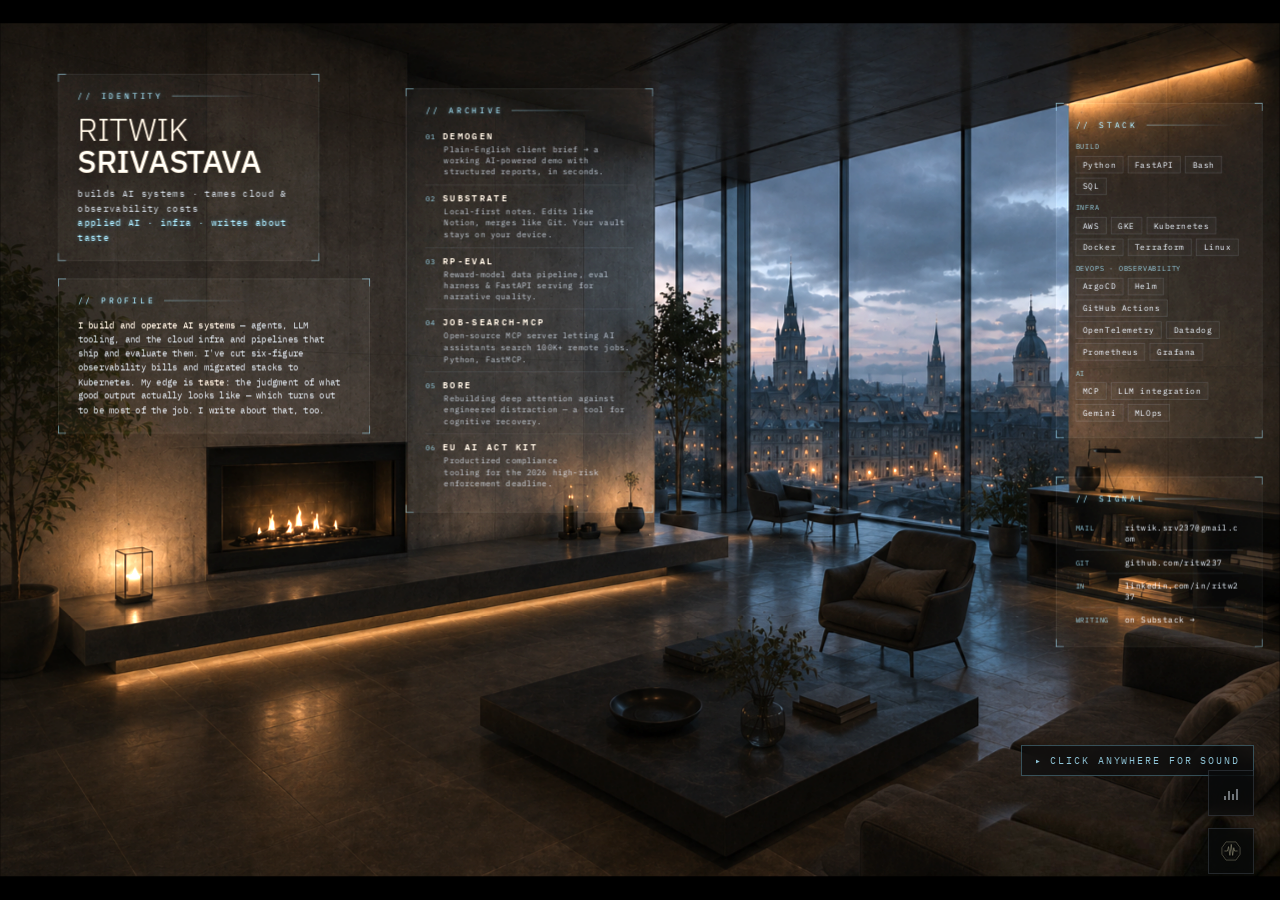
==== commit d29debe2: "Added files" ====
--- a/index.html
+++ b/index.html
@@ -3,37 +3,1050 @@
 <head>
 <meta charset="utf-8" />
 <meta name="viewport" content="width=device-width, initial-scale=1" />
-<title>Ritwik Srivastava — Veridian Node</title>
+<title>Ritwik Srivastava — applied AI · infra</title>
+<meta name="description" content="I build and operate AI systems — agents, LLM tooling, and the infra that ships and evaluates them. I've cut six-figure cloud bills. My edge is taste." />
+
+<link rel="icon" type="image/svg+xml" href="favicon.svg" />
+<link rel="icon" type="image/png" href="favicon.png" />
+<link rel="apple-touch-icon" href="favicon.png" />
+
+<!-- link-share card (LinkedIn / WhatsApp / Discord / iMessage / X) -->
+<meta property="og:type" content="website" />
+<meta property="og:title" content="Ritwik Srivastava — applied AI · infra" />
+<meta property="og:description" content="I build and operate AI systems — agents, LLM tooling, and the infra that ships and evaluates them. I've cut six-figure cloud bills. My edge is taste." />
+<meta property="og:image" content="https://ritw237.github.io/refs/og-image.png" />
+<meta property="og:image:width" content="1200" />
+<meta property="og:image:height" content="630" />
+<meta property="og:url" content="https://ritw237.github.io/" />
+<meta name="twitter:card" content="summary_large_image" />
+<meta name="twitter:title" content="Ritwik Srivastava — applied AI · infra" />
+<meta name="twitter:description" content="builds AI systems · tames cloud & observability costs" />
+<meta name="twitter:image" content="https://ritw237.github.io/refs/og-image.png" />
 
 <link rel="preconnect" href="https://fonts.googleapis.com">
 <link rel="preconnect" href="https://fonts.gstatic.com" crossorigin>
-<link href="https://fonts.googleapis.com/css2?family=Newsreader:opsz,wght@6..72,300;6..72,400;6..72,500&family=IBM+Plex+Mono:wght@300;400;500&family=IBM+Plex+Sans:wght@300;400&display=swap" rel="stylesheet">
-
-<link rel="stylesheet" href="styles.css?v=15" />
-
-<script>
-  window.__TWEAK_DEFAULTS = /*EDITMODE-BEGIN*/{
-    "scene": "wall",
-    "windowView": "original",
-    "lighting": "high",
-    "fireOn": false,
-    "headlineMode": "observability",
-    "name": "RITWIK SRIVASTAVA",
-    "node": "VERIDIAN \/\/ NODE-7",
-    "subtitle": "PERSONAL OPERATIONAL ENVIRONMENT"
-  }/*EDITMODE-END*/;
-</script>
-
-<script src="https://unpkg.com/react@18.3.1/umd/react.development.js" integrity="sha384-hD6/rw4ppMLGNu3tX5cjIb+uRZ7UkRJ6BPkLpg4hAu/6onKUg4lLsHAs9EBPT82L" crossorigin="anonymous"></script>
-<script src="https://unpkg.com/react-dom@18.3.1/umd/react-dom.development.js" integrity="sha384-u6aeetuaXnQ38mYT8rp6sbXaQe3NL9t+IBXmnYxwkUI2Hw4bsp2Wvmx4yRQF1uAm" crossorigin="anonymous"></script>
-<script src="https://unpkg.com/@babel/standalone@7.29.0/babel.min.js" integrity="sha384-m08KidiNqLdpJqLq95G/LEi8Qvjl/xUYll3QILypMoQ65QorJ9Lvtp2RXYGBFj1y" crossorigin="anonymous"></script>
+<link href="https://fonts.googleapis.com/css2?family=IBM+Plex+Mono:wght@300;400;500&family=IBM+Plex+Sans:wght@300;400;500;600&display=swap" rel="stylesheet">
+
+<style>
+  *, *::before, *::after { box-sizing: border-box; }
+  html, body {
+    margin: 0; padding: 0;
+    height: 100%;
+    background: #000;
+    overflow: hidden;
+    font-family: "IBM Plex Mono", ui-monospace, monospace;
+  }
+
+  .viewport {
+    position: fixed; inset: 0;
+    background: #000;
+    overflow: hidden;
+  }
+
+  /* blurred fill so the letterbox bars aren't dead black */
+  .bg-fill {
+    position: absolute; inset: 0;
+    width: 100%; height: 100%;
+    object-fit: cover;
+    filter: blur(60px) brightness(0.42) saturate(0.7);
+    transform: scale(1.18);
+    z-index: 0;
+    pointer-events: none;
+  }
+
+  /* the room itself — fixed 3:2 stage, scaled by JS to fit the viewport */
+  .stage {
+    position: fixed;
+    top: 0; left: 0;
+    width: 1764px;
+    height: 1176px;
+    transform-origin: 0 0;
+    z-index: 1;
+    box-shadow: 0 0 140px 24px rgba(0,0,0,0.6);
+    /* lift the room's exposure — applied to the whole stage so the
+       watermark patch brightens identically and stays invisible */
+    filter: brightness(1.38) saturate(1.05);
+  }
+  .room {
+    position: absolute; inset: 0;
+    width: 100%; height: 100%;
+    object-fit: cover;
+    display: block;
+  }
+
+  /* watermark cover — a static, cloned-sofa-texture overlay (camera is locked,
+     so the corner never moves; the patch aligns on every frame). */
+  .wm-cover {
+    position: absolute; inset: 0;
+    width: 100%; height: 100%;
+    z-index: 2;
+    pointer-events: none;
+    display: block;
+  }
+
+  /* control dock — right edge, by the sofa. Icon-only glass tiles;
+     the volume slider reveals on hover so the room stays clean. */
+  .controls {
+    position: fixed;
+    right: 26px; bottom: 26px;
+    z-index: 10;
+    display: flex; flex-direction: column; gap: 12px;
+    align-items: flex-end;
+  }
+
+  /* row: [ slider panel (hidden) ] [ icon button ] — button stays at right */
+  .ctl {
+    display: flex; flex-direction: row-reverse; align-items: center; gap: 10px;
+  }
+
+  /* icon button — 46px square glass tile */
+  .sound {
+    display: inline-flex; align-items: center; justify-content: center;
+    width: 46px; height: 46px; flex: none;
+    padding: 0; margin: 0;
+    background: rgba(10, 12, 14, 0.55);
+    border: 1px solid rgba(180, 200, 220, 0.16);
+    backdrop-filter: blur(10px) saturate(120%);
+    -webkit-backdrop-filter: blur(10px) saturate(120%);
+    color: rgba(200, 210, 220, 0.82);
+    font-family: "IBM Plex Mono", ui-monospace, monospace;
+    cursor: pointer;
+    transition: color 160ms ease, border-color 160ms ease, background 160ms ease;
+    user-select: none;
+  }
+  .sound .label { display: none; }   /* label moved into the slider panel */
+  .sound:hover {
+    color: #fff;
+  }
+  .sound.is-on {
+    color: rgba(150, 205, 225, 0.95);
+  }
+  .sound .bars {
+    display: inline-flex; align-items: flex-end; gap: 2px; height: 13px;
+  }
+  .sound .bars span {
+    width: 2px; background: currentColor; opacity: 0.65;
+    height: 4px;
+  }
+  .sound.is-on .bars span {
+    animation: eq 0.8s ease-in-out infinite alternate;
+  }
+  .sound .bars span:nth-child(1) { animation-delay: 0s; }
+  .sound .bars span:nth-child(2) { animation-delay: .15s; height: 9px; }
+  .sound .bars span:nth-child(3) { animation-delay: .30s; height: 6px; }
+  .sound .bars span:nth-child(4) { animation-delay: .45s; height: 11px; }
+  @keyframes eq { from { height: 3px; } to { height: 13px; } }
+
+  /* music emblem — original angular gold sigil (warm gold sets it apart
+     from the cool-cyan ambience control) */
+  .memblem {
+    display: inline-flex; width: 22px; height: 22px; flex: none;
+    color: rgba(150, 146, 122, 0.62);         /* dim ash-gold when off (DXMD, cool) */
+    transition: color 200ms ease, filter 200ms ease;
+  }
+  .memblem-svg { width: 100%; height: 100%; display: block; overflow: visible; }
+  .musicbtn.is-on .memblem {
+    color: rgba(214, 205, 172, 0.96);         /* pale champagne/platinum-gold when on */
+    filter: drop-shadow(0 0 5px rgba(198, 188, 150, 0.42));
+  }
+  .musicbtn.is-on .memblem .wave {
+    animation: wavePulse 2.4s ease-in-out infinite;
+  }
+  @keyframes wavePulse {
+    0%, 100% { opacity: 0.85; }
+    50%      { opacity: 1; transform: translateY(-0.4px); }
+  }
+  .musicbtn .label { color: rgba(176, 170, 144, 0.74); }
+  .musicbtn:hover .label { color: rgba(218, 210, 184, 0.95); }
+  .musicbtn.is-on .label { color: rgba(214, 205, 172, 0.95); }
+  .ctl#musicCtl.is-on { border-color: rgba(198, 188, 150, 0.30); }
+  .ctl#musicCtl.is-on .vol input[type="range"] {
+    background: linear-gradient(to right,
+      rgba(200, 190, 158, 0.7) 0%,
+      rgba(200, 190, 158, 0.7) var(--fill, 15%),
+      rgba(180, 200, 220, 0.22) var(--fill, 15%));
+  }
+  .ctl#musicCtl.is-on .vol input[type="range"]::-webkit-slider-thumb {
+    background: rgba(216, 207, 176, 0.98);
+    border-color: rgba(198, 188, 150, 0.65);
+  }
+  .ctl#musicCtl.is-on .vol .pct { color: rgba(210, 201, 168, 0.9); }
+
+  /* slider panel — collapsed by default, expands on hover/focus of the row */
+  .vol {
+    display: flex; align-items: center; gap: 10px;
+    height: 46px;
+    max-width: 0; opacity: 0; overflow: hidden; padding: 0;
+    background: rgba(10, 12, 14, 0.55);
+    border: 1px solid transparent;
+    backdrop-filter: blur(10px) saturate(120%);
+    -webkit-backdrop-filter: blur(10px) saturate(120%);
+    transition: max-width 260ms cubic-bezier(.2,.7,.2,1), opacity 200ms ease,
+                padding 260ms ease, border-color 200ms ease;
+  }
+  .ctl:hover .vol, .ctl:focus-within .vol {
+    max-width: 260px; opacity: 1; padding: 0 16px;
+    border-color: rgba(180, 200, 220, 0.16);
+  }
+  .vol .vlabel {
+    font-family: "IBM Plex Mono", ui-monospace, monospace;
+    font-size: 10px; letter-spacing: 0.22em; text-transform: uppercase;
+    color: rgba(186, 198, 210, 0.7); white-space: nowrap;
+  }
+  .ctl#ambCtl.is-on .vol .vlabel { color: rgba(150, 205, 225, 0.85); }
+  .ctl#musicCtl.is-on .vol .vlabel { color: rgba(210, 201, 168, 0.85); }
+  .vol input[type="range"] {
+    -webkit-appearance: none; appearance: none;
+    width: 96px; height: 3px;
+    background: rgba(180, 200, 220, 0.22);
+    outline: none; cursor: pointer; margin: 0;
+    border-radius: 0;
+  }
+  .ctl.is-on .vol input[type="range"] {
+    background: linear-gradient(to right,
+      rgba(120, 195, 220, 0.7) 0%,
+      rgba(120, 195, 220, 0.7) var(--fill, 30%),
+      rgba(180, 200, 220, 0.22) var(--fill, 30%));
+  }
+  .vol input[type="range"]::-webkit-slider-thumb {
+    -webkit-appearance: none; appearance: none;
+    width: 11px; height: 11px;
+    background: rgba(210, 230, 240, 0.9);
+    border: 1px solid rgba(120, 195, 220, 0.6);
+    cursor: pointer;
+    transform: rotate(45deg);
+    transition: background 140ms ease;
+  }
+  .ctl.is-on .vol input[type="range"]::-webkit-slider-thumb {
+    background: rgba(150, 205, 225, 0.95);
+  }
+  .vol input[type="range"]::-moz-range-thumb {
+    width: 10px; height: 10px;
+    background: rgba(210, 230, 240, 0.9);
+    border: 1px solid rgba(120, 195, 220, 0.6);
+    cursor: pointer; border-radius: 0;
+  }
+  .vol .pct {
+    font-family: "IBM Plex Mono", ui-monospace, monospace;
+    font-size: 9.5px; letter-spacing: 0.12em;
+    color: rgba(170, 185, 200, 0.7);
+    min-width: 30px; text-align: right;
+    font-variant-numeric: tabular-nums;
+  }
+  .ctl.is-on .vol .pct { color: rgba(150, 205, 225, 0.9); }
+
+  /* ─────────────────────────────────────────────────────────────
+     HOLO PANES — locked "C2" glass: NO blur, only a faint brightness
+     lift (light projected into air), hairline edge + corner ticks,
+     dim self-luminous text. Walls only — never over the window/city.
+     ───────────────────────────────────────────────────────────── */
+  .holo {
+    position: absolute;
+    z-index: 5;
+    padding: 22px 26px;
+    background: rgba(255, 255, 255, 0.022);
+    border: 1px solid rgba(220, 232, 240, 0.07);
+    backdrop-filter: brightness(1.06) saturate(1.04);
+    -webkit-backdrop-filter: brightness(1.06) saturate(1.04);
+    font-family: "IBM Plex Mono", ui-monospace, monospace;
+    color: rgba(206, 214, 223, 0.82);
+    /* fade up after the room is established */
+    opacity: 0;
+    animation: holoIn 1100ms cubic-bezier(.2,.7,.2,1) forwards;
+  }
+  @keyframes holoIn { to { opacity: 1; } }
+
+  /* corner ticks — four short hairlines, DXMD hologram framing */
+  .holo .tick {
+    position: absolute; width: 11px; height: 11px;
+    border-color: rgba(150, 205, 225, 0.55);
+    border-style: solid; border-width: 0;
+  }
+  .holo .tick.tl { top: -1px; left: -1px;  border-top-width: 1px; border-left-width: 1px; }
+  .holo .tick.tr { top: -1px; right: -1px; border-top-width: 1px; border-right-width: 1px; }
+  .holo .tick.bl { bottom: -1px; left: -1px;  border-bottom-width: 1px; border-left-width: 1px; }
+  .holo .tick.br { bottom: -1px; right: -1px; border-bottom-width: 1px; border-right-width: 1px; }
+
+  .holo .eyebrow {
+    font-size: 11px; letter-spacing: 0.34em; text-transform: uppercase;
+    color: rgba(150, 205, 225, 0.9);
+    text-shadow: 0 0 8px rgba(120, 195, 220, 0.45);
+    margin-bottom: 18px;
+    display: flex; align-items: center; gap: 12px;
+  }
+  .holo .eyebrow::after {
+    content: ""; flex: 1; height: 1px; max-width: 120px;
+    background: linear-gradient(90deg, rgba(150,205,225,0.5), transparent);
+  }
+
+  /* IDENTITY pane */
+  .holo-id .name {
+    font-family: "IBM Plex Sans", system-ui, sans-serif;
+    font-weight: 300;
+    font-size: 44px; line-height: 0.98; letter-spacing: -0.01em;
+    color: rgba(223, 214, 201, 0.9);   /* warm dim off-white — sits in the room's light */
+    margin: 0;
+    text-shadow: 0 0 22px rgba(0,0,0,0.32);
+  }
+  .holo-id .name b { display: block; font-weight: 500; }
+  .holo-id .title {
+    margin-top: 14px;
+    font-size: 12.5px; line-height: 1.6; letter-spacing: 0.06em;
+    color: rgba(196, 206, 216, 0.78);
+  }
+  .holo-id .title .accent {
+    color: rgba(150, 205, 225, 0.92);
+    text-shadow: 0 0 7px rgba(120, 195, 220, 0.4);
+  }
+
+  /* PROFILE — body prose */
+  .holo-body {
+    font-size: 12px; line-height: 1.62; letter-spacing: 0.02em;
+    color: rgba(200, 209, 218, 0.8);
+    text-wrap: pretty;
+  }
+  .holo-body .hl { color: rgba(223, 214, 201, 0.92); }
+
+  /* ARCHIVE — project list */
+  .arc { display: flex; flex-direction: column; }
+  .arc-item {
+    padding: 9px 0;
+    border-top: 1px solid rgba(180, 200, 220, 0.10);
+    display: flex; flex-direction: column; gap: 3px;
+  }
+  .arc-item:first-child { border-top: 0; padding-top: 2px; }
+  .arc-head { display: flex; align-items: baseline; gap: 9px; }
+  .arc-ix {
+    font-size: 9.5px; letter-spacing: 0.16em;
+    color: rgba(150, 205, 225, 0.75);
+  }
+  .arc-name {
+    font-size: 13px; letter-spacing: 0.16em; text-transform: uppercase;
+    color: rgba(223, 214, 201, 0.94); font-weight: 500;
+  }
+  .arc-desc {
+    font-size: 11px; line-height: 1.42; letter-spacing: 0.01em;
+    color: rgba(186, 196, 206, 0.72); padding-left: 26px;
+    text-wrap: pretty;
+  }
+
+  /* STACK — tool chips */
+  .stack-groups { display: flex; flex-direction: column; gap: 12px; }
+  .stack-group .sg-label {
+    font-size: 9px; letter-spacing: 0.18em; text-transform: uppercase;
+    color: rgba(150, 205, 225, 0.7); margin-bottom: 7px;
+  }
+  .chips { display: flex; flex-wrap: wrap; gap: 6px; }
+  .chip {
+    font-size: 10.5px; letter-spacing: 0.06em;
+    color: rgba(206, 214, 223, 0.85);
+    padding: 4px 9px;
+    border: 1px solid rgba(180, 200, 220, 0.14);
+    background: rgba(255, 255, 255, 0.015);
+  }
+
+  /* SIGNAL — contact links */
+  .sig { display: flex; flex-direction: column; }
+  .sig-row {
+    display: flex; align-items: baseline; gap: 10px;
+    padding: 8px 0;
+    border-top: 1px solid rgba(180, 200, 220, 0.10);
+    font-size: 11.5px; letter-spacing: 0.04em;
+    color: rgba(206, 214, 223, 0.86);
+    transition: color 140ms ease;
+    cursor: pointer; text-decoration: none;
+  }
+  .sig-row:first-child { border-top: 0; }
+  .sig-row:hover { color: rgba(150, 205, 225, 0.98); }
+  .sig-row .sk {
+    font-size: 9px; letter-spacing: 0.18em; text-transform: uppercase;
+    color: rgba(150, 205, 225, 0.7); min-width: 58px;
+  }
+  .sig-row .sv { word-break: break-all; }
+
+  /* first-load hint to click for sound (autoplay-with-sound is blocked until interaction) */
+  .hint {
+    position: fixed;
+    right: 26px; bottom: 124px;
+    z-index: 10;
+    padding: 8px 13px;
+    background: rgba(10, 12, 14, 0.62);
+    border: 1px solid rgba(120, 195, 220, 0.36);
+    color: rgba(150, 205, 225, 0.95);
+    font-size: 9.5px;
+    letter-spacing: 0.2em;
+    text-transform: uppercase;
+    pointer-events: none;
+    backdrop-filter: blur(8px);
+    animation: hintPulse 1.7s ease-in-out infinite alternate;
+    transition: opacity 400ms ease;
+  }
+  @keyframes hintPulse { from { opacity: 0.5; } to { opacity: 1; } }
+  .hint.gone { opacity: 0; }
+
+  /* ═══════════════════════════════════════════════════════════════
+     MOBILE LAYER — hidden on desktop; activates on narrow / portrait.
+     A fixed full-bleed room video pans across the wall as you scroll,
+     and the 5 panes appear as scroll sections (cinematic, mythos-style).
+     Desktop .stage / .bg-fill are untouched — just hidden when mobile.
+     ═══════════════════════════════════════════════════════════════ */
+  .mroom, .mscroll { display: none; }
+
+  @media (max-width: 820px) {
+    .stage, .bg-fill { display: none !important; }
+    .hint { display: none !important; }
+
+    .mroom {
+      display: block;
+      position: fixed; inset: 0;
+      z-index: 1;
+      overflow: hidden;
+      background: #07080a;
+    }
+    .mroom-vid {
+      position: absolute; inset: 0;
+      width: 100%; height: 100%;
+      object-fit: cover;
+      object-position: 22% center;     /* JS pans this on scroll */
+      filter: brightness(1.34) saturate(1.05);
+    }
+    .mroom-tint {
+      position: absolute; inset: 0;
+      pointer-events: none;
+      background:
+        linear-gradient(180deg, rgba(7,8,10,0.34) 0%, rgba(7,8,10,0) 24%),
+        linear-gradient(0deg,   rgba(7,8,10,0.5) 0%,  rgba(7,8,10,0) 30%);
+    }
+
+    .mscroll {
+      display: block;
+      position: fixed; inset: 0;
+      z-index: 5;
+      overflow-y: auto;
+      overflow-x: hidden;
+      -webkit-overflow-scrolling: touch;
+      scrollbar-width: none;
+    }
+    .mscroll::-webkit-scrollbar { display: none; }
+
+    .msec {
+      min-height: 92vh;
+      display: flex; align-items: center;
+      padding: 0 22px;
+      box-sizing: border-box;
+    }
+    .msec-hero { min-height: 100vh; align-items: flex-end; padding-bottom: 14vh; }
+    .msec:last-child { min-height: 96vh; padding-bottom: 22vh; }
+
+    /* mobile glass card — same C2 recipe, full-width, fades up on scroll */
+    .mholo {
+      position: relative;
+      width: 100%;
+      padding: 22px 22px 24px;
+      background: rgba(255, 255, 255, 0.022);
+      border: 1px solid rgba(220, 232, 240, 0.08);
+      backdrop-filter: brightness(1.05) saturate(1.04);
+      -webkit-backdrop-filter: brightness(1.05) saturate(1.04);
+      opacity: 0; transform: translateY(22px);
+      transition: opacity 620ms cubic-bezier(.2,.7,.2,1),
+                  transform 620ms cubic-bezier(.2,.7,.2,1);
+    }
+    .mholo.seen { opacity: 1; transform: none; }
+
+    /* reuse desktop pane typography inside .mholo */
+    .mholo .eyebrow {
+      font-family: "IBM Plex Mono", ui-monospace, monospace;
+      font-size: 11px; letter-spacing: 0.34em; text-transform: uppercase;
+      color: rgba(150, 205, 225, 0.9);
+      text-shadow: 0 0 8px rgba(120, 195, 220, 0.45);
+      margin-bottom: 16px;
+      display: flex; align-items: center; gap: 12px;
+    }
+    .mholo .eyebrow::after {
+      content: ""; flex: 1; height: 1px; max-width: 120px;
+      background: linear-gradient(90deg, rgba(150,205,225,0.5), transparent);
+    }
+    .mholo .tick {
+      position: absolute; width: 11px; height: 11px;
+      border-color: rgba(150, 205, 225, 0.55); border-style: solid; border-width: 0;
+    }
+    .mholo .tick.tl { top: -1px; left: -1px;  border-top-width: 1px; border-left-width: 1px; }
+    .mholo .tick.tr { top: -1px; right: -1px; border-top-width: 1px; border-right-width: 1px; }
+    .mholo .tick.bl { bottom: -1px; left: -1px;  border-bottom-width: 1px; border-left-width: 1px; }
+    .mholo .tick.br { bottom: -1px; right: -1px; border-bottom-width: 1px; border-right-width: 1px; }
+
+    .mholo .name {
+      font-family: "IBM Plex Sans", system-ui, sans-serif;
+      font-weight: 300; font-size: 42px; line-height: 0.98; letter-spacing: -0.01em;
+      color: rgba(223, 214, 201, 0.92); margin: 0;
+      text-shadow: 0 0 22px rgba(0,0,0,0.4);
+    }
+    .mholo .name b { display: block; font-weight: 500; }
+    .mholo .title {
+      margin-top: 16px; font-family: "IBM Plex Mono", ui-monospace, monospace;
+      font-size: 12px; line-height: 1.65; letter-spacing: 0.05em;
+      color: rgba(196, 206, 216, 0.82);
+    }
+    .mholo .title .accent { color: rgba(150, 205, 225, 0.92); text-shadow: 0 0 7px rgba(120,195,220,0.4); }
+
+    .mholo .holo-body {
+      font-family: "IBM Plex Mono", ui-monospace, monospace;
+      font-size: 12.5px; line-height: 1.7; letter-spacing: 0.02em;
+      color: rgba(204, 213, 222, 0.84);
+    }
+    .mholo .holo-body .hl { color: rgba(223, 214, 201, 0.94); }
+
+    /* scroll cue on the hero */
+    .mcue {
+      position: fixed; left: 50%; bottom: 18px; transform: translateX(-50%);
+      z-index: 6; display: flex; flex-direction: column; align-items: center; gap: 6px;
+      font-family: "IBM Plex Mono", ui-monospace, monospace;
+      font-size: 9px; letter-spacing: 0.26em; text-transform: uppercase;
+      color: rgba(150, 205, 225, 0.85);
+      pointer-events: none;
+      transition: opacity 400ms ease;
+      animation: cueBob 1.8s ease-in-out infinite;
+    }
+    .mcue.gone { opacity: 0; }
+    .mcue::after { content: "↓"; font-size: 13px; }
+    @keyframes cueBob { 0%,100%{transform:translate(-50%,0);} 50%{transform:translate(-50%,5px);} }
+
+    /* bump audio controls up + bigger touch targets, clear of the cue */
+    .controls { right: 16px; bottom: 16px; gap: 14px; }
+    .sound { width: 52px; height: 52px; }
+
+    /* section progress dots, right edge */
+    .mdots {
+      position: fixed; right: 8px; top: 50%; transform: translateY(-50%);
+      z-index: 6; display: flex; flex-direction: column; gap: 9px;
+    }
+    .mdots i {
+      width: 6px; height: 6px; transform: rotate(45deg);
+      background: rgba(180, 200, 220, 0.28);
+      transition: background 200ms ease, box-shadow 200ms ease;
+    }
+    .mdots i.on { background: rgba(150, 205, 225, 0.95); box-shadow: 0 0 7px rgba(120,195,220,0.7); }
+  }
+</style>
 </head>
 <body>
-  <div id="root"></div>
-
-  <script type="text/babel" src="tweaks-panel.jsx"></script>
-  <script type="text/babel" src="data.jsx"></script>
-  <script type="text/babel" src="audio.jsx"></script>
-  <script type="text/babel" src="app.jsx"></script>
+  <div class="viewport">
+    <video class="bg-fill" src="refs/room-video.mp4" autoplay loop muted playsinline></video>
+
+    <div class="stage" id="stage">
+      <video class="room" id="room" src="refs/room-video.mp4"
+             poster="refs/room-base.png"
+             autoplay loop muted playsinline preload="auto"></video>
+      <img class="wm-cover" src="refs/wm-cover.png" alt="" />
+
+      <!-- IDENTITY — name etched on the upper-left wall (C2 glass, walls only) -->
+      <div class="holo holo-id" style="left: 80px; top: 70px; width: 360px; animation-delay: 700ms;">
+        <span class="tick tl"></span><span class="tick tr"></span>
+        <span class="tick bl"></span><span class="tick br"></span>
+        <div class="eyebrow">// IDENTITY</div>
+        <h1 class="name">RITWIK <b>SRIVASTAVA</b></h1>
+        <div class="title">
+          builds AI systems · tames cloud &amp; observability costs<br />
+          <span class="accent">applied AI · infra · writes about taste</span>
+        </div>
+      </div>
+
+      <!-- PROFILE -->
+      <div class="holo holo-profile" style="left: 80px; top: 352px; width: 430px; animation-delay: 900ms;">
+        <span class="tick tl"></span><span class="tick tr"></span>
+        <span class="tick bl"></span><span class="tick br"></span>
+        <div class="eyebrow">// PROFILE</div>
+        <div class="holo-body">
+          <span class="hl">I build and operate AI systems</span> — agents, LLM tooling, and the
+          cloud infra and pipelines that ship and evaluate them. I've cut six-figure observability
+          bills and migrated stacks to Kubernetes. My edge is <span class="hl">taste</span>:
+          the judgment of what good output actually looks like — which turns out to be most of the job.
+          I write about that, too.
+        </div>
+      </div>
+
+      <!-- ARCHIVE -->
+      <div class="holo holo-archive" style="left: 559px; top: 90px; width: 341px; animation-delay: 1050ms;">
+        <span class="tick tl"></span><span class="tick tr"></span>
+        <span class="tick bl"></span><span class="tick br"></span>
+        <div class="eyebrow">// ARCHIVE</div>
+        <div class="arc">
+          <div class="arc-item">
+            <div class="arc-head"><span class="arc-ix">01</span><span class="arc-name">Demogen</span></div>
+            <div class="arc-desc">Plain-English client brief → a working AI-powered demo with structured reports, in seconds.</div>
+          </div>
+          <div class="arc-item">
+            <div class="arc-head"><span class="arc-ix">02</span><span class="arc-name">Substrate</span></div>
+            <div class="arc-desc">Local-first notes. Edits like Notion, merges like Git. Your vault stays on your device.</div>
+          </div>
+          <div class="arc-item">
+            <div class="arc-head"><span class="arc-ix">03</span><span class="arc-name">RP-Eval</span></div>
+            <div class="arc-desc">Reward-model data pipeline, eval harness &amp; FastAPI serving for narrative quality.</div>
+          </div>
+          <div class="arc-item">
+            <div class="arc-head"><span class="arc-ix">04</span><span class="arc-name">Job-Search-MCP</span></div>
+            <div class="arc-desc">Open-source MCP server letting AI assistants search 100K+ remote jobs. Python, FastMCP.</div>
+          </div>
+          <div class="arc-item">
+            <div class="arc-head"><span class="arc-ix">05</span><span class="arc-name">Bore</span></div>
+            <div class="arc-desc">Rebuilding deep attention against engineered distraction — a tool for cognitive recovery.</div>
+          </div>
+          <div class="arc-item">
+            <div class="arc-head"><span class="arc-ix">06</span><span class="arc-name">EU AI Act Kit</span></div>
+            <div class="arc-desc">Productized compliance tooling for the 2026 high-risk enforcement deadline.</div>
+          </div>
+        </div>
+      </div>
+
+      <!-- STACK (right pillar) -->
+      <div class="holo holo-stack" style="left: 1455px; top: 110px; width: 285px; animation-delay: 1200ms;">
+        <span class="tick tl"></span><span class="tick tr"></span>
+        <span class="tick bl"></span><span class="tick br"></span>
+        <div class="eyebrow">// STACK</div>
+        <div class="stack-groups">
+          <div class="stack-group">
+            <div class="sg-label">Build</div>
+            <div class="chips">
+              <span class="chip">Python</span><span class="chip">FastAPI</span><span class="chip">Bash</span><span class="chip">SQL</span>
+            </div>
+          </div>
+          <div class="stack-group">
+            <div class="sg-label">Infra</div>
+            <div class="chips">
+              <span class="chip">AWS</span><span class="chip">GKE</span><span class="chip">Kubernetes</span><span class="chip">Docker</span><span class="chip">Terraform</span><span class="chip">Linux</span>
+            </div>
+          </div>
+          <div class="stack-group">
+            <div class="sg-label">DevOps · Observability</div>
+            <div class="chips">
+              <span class="chip">ArgoCD</span><span class="chip">Helm</span><span class="chip">GitHub Actions</span><span class="chip">OpenTelemetry</span><span class="chip">Datadog</span><span class="chip">Prometheus</span><span class="chip">Grafana</span>
+            </div>
+          </div>
+          <div class="stack-group">
+            <div class="sg-label">AI</div>
+            <div class="chips">
+              <span class="chip">MCP</span><span class="chip">LLM integration</span><span class="chip">Gemini</span><span class="chip">MLOps</span>
+            </div>
+          </div>
+        </div>
+      </div>
+
+      <!-- SIGNAL (right pillar) -->
+      <div class="holo holo-signal" style="left: 1455px; top: 625px; width: 285px; animation-delay: 1350ms;">
+        <span class="tick tl"></span><span class="tick tr"></span>
+        <span class="tick bl"></span><span class="tick br"></span>
+        <div class="eyebrow">// SIGNAL</div>
+        <div class="sig">
+          <a class="sig-row" href="mailto:ritwik.srv237@gmail.com"><span class="sk">Mail</span><span class="sv">ritwik.srv237@gmail.com</span></a>
+          <a class="sig-row" href="https://github.com/ritw237" target="_blank" rel="noopener"><span class="sk">Git</span><span class="sv">github.com/ritw237</span></a>
+          <a class="sig-row" href="https://linkedin.com/in/ritw237" target="_blank" rel="noopener"><span class="sk">In</span><span class="sv">linkedin.com/in/ritw237</span></a>
+          <a class="sig-row" href="https://substack.com/@ritwiksrivastava/posts" target="_blank" rel="noopener"><span class="sk">Writing</span><span class="sv">on Substack →</span></a>
+        </div>
+      </div>
+    </div>
+
+    <div class="hint" id="hint">▸ click anywhere for sound</div>
+
+    <!-- ═══ MOBILE LAYER (hidden on desktop) ═══ -->
+    <div class="mroom" aria-hidden="true">
+      <video class="mroom-vid" id="mroom" src="refs/room-video.mp4"
+             poster="refs/room-base.png" loop muted playsinline preload="auto"></video>
+      <div class="mroom-tint"></div>
+    </div>
+
+    <div class="mscroll" id="mscroll">
+      <section class="msec msec-hero">
+        <div class="mholo">
+          <span class="tick tl"></span><span class="tick tr"></span>
+          <span class="tick bl"></span><span class="tick br"></span>
+          <div class="eyebrow">// IDENTITY</div>
+          <h1 class="name">RITWIK <b>SRIVASTAVA</b></h1>
+          <div class="title">
+            builds AI systems · tames cloud &amp; observability costs<br />
+            <span class="accent">applied AI · infra · writes about taste</span>
+          </div>
+        </div>
+      </section>
+
+      <section class="msec">
+        <div class="mholo">
+          <span class="tick tl"></span><span class="tick tr"></span>
+          <span class="tick bl"></span><span class="tick br"></span>
+          <div class="eyebrow">// PROFILE</div>
+          <div class="holo-body">
+            <span class="hl">I build and operate AI systems</span> — agents, LLM tooling, and the
+            cloud infra and pipelines that ship and evaluate them. I've cut six-figure observability
+            bills and migrated stacks to Kubernetes. My edge is <span class="hl">taste</span>:
+            the judgment of what good output actually looks like — which turns out to be most of the job.
+            I write about that, too.
+          </div>
+        </div>
+      </section>
+
+      <section class="msec">
+        <div class="mholo">
+          <span class="tick tl"></span><span class="tick tr"></span>
+          <span class="tick bl"></span><span class="tick br"></span>
+          <div class="eyebrow">// ARCHIVE</div>
+          <div class="arc">
+            <div class="arc-item">
+              <div class="arc-head"><span class="arc-ix">01</span><span class="arc-name">Demogen</span></div>
+              <div class="arc-desc">Plain-English client brief → a working AI-powered demo with structured reports, in seconds.</div>
+            </div>
+            <div class="arc-item">
+              <div class="arc-head"><span class="arc-ix">02</span><span class="arc-name">Substrate</span></div>
+              <div class="arc-desc">Local-first notes. Edits like Notion, merges like Git. Your vault stays on your device.</div>
+            </div>
+            <div class="arc-item">
+              <div class="arc-head"><span class="arc-ix">03</span><span class="arc-name">RP-Eval</span></div>
+              <div class="arc-desc">Reward-model data pipeline, eval harness &amp; FastAPI serving for narrative quality.</div>
+            </div>
+            <div class="arc-item">
+              <div class="arc-head"><span class="arc-ix">04</span><span class="arc-name">Job-Search-MCP</span></div>
+              <div class="arc-desc">Open-source MCP server letting AI assistants search 100K+ remote jobs. Python, FastMCP.</div>
+            </div>
+            <div class="arc-item">
+              <div class="arc-head"><span class="arc-ix">05</span><span class="arc-name">Bore</span></div>
+              <div class="arc-desc">Rebuilding deep attention against engineered distraction — a tool for cognitive recovery.</div>
+            </div>
+            <div class="arc-item">
+              <div class="arc-head"><span class="arc-ix">06</span><span class="arc-name">EU AI Act Kit</span></div>
+              <div class="arc-desc">Productized compliance tooling for the 2026 high-risk enforcement deadline.</div>
+            </div>
+          </div>
+        </div>
+      </section>
+
+      <section class="msec">
+        <div class="mholo">
+          <span class="tick tl"></span><span class="tick tr"></span>
+          <span class="tick bl"></span><span class="tick br"></span>
+          <div class="eyebrow">// STACK</div>
+          <div class="stack-groups">
+            <div class="stack-group">
+              <div class="sg-label">Build</div>
+              <div class="chips">
+                <span class="chip">Python</span><span class="chip">FastAPI</span><span class="chip">Bash</span><span class="chip">SQL</span>
+              </div>
+            </div>
+            <div class="stack-group">
+              <div class="sg-label">Infra</div>
+              <div class="chips">
+                <span class="chip">AWS</span><span class="chip">GKE</span><span class="chip">Kubernetes</span><span class="chip">Docker</span><span class="chip">Terraform</span><span class="chip">Linux</span>
+              </div>
+            </div>
+            <div class="stack-group">
+              <div class="sg-label">DevOps · Observability</div>
+              <div class="chips">
+                <span class="chip">ArgoCD</span><span class="chip">Helm</span><span class="chip">GitHub Actions</span><span class="chip">OpenTelemetry</span><span class="chip">Datadog</span><span class="chip">Prometheus</span><span class="chip">Grafana</span>
+              </div>
+            </div>
+            <div class="stack-group">
+              <div class="sg-label">AI</div>
+              <div class="chips">
+                <span class="chip">MCP</span><span class="chip">LLM integration</span><span class="chip">Gemini</span><span class="chip">MLOps</span>
+              </div>
+            </div>
+          </div>
+        </div>
+      </section>
+
+      <section class="msec">
+        <div class="mholo">
+          <span class="tick tl"></span><span class="tick tr"></span>
+          <span class="tick bl"></span><span class="tick br"></span>
+          <div class="eyebrow">// SIGNAL</div>
+          <div class="sig">
+            <a class="sig-row" href="mailto:ritwik.srv237@gmail.com"><span class="sk">Mail</span><span class="sv">ritwik.srv237@gmail.com</span></a>
+            <a class="sig-row" href="https://github.com/ritw237" target="_blank" rel="noopener"><span class="sk">Git</span><span class="sv">github.com/ritw237</span></a>
+            <a class="sig-row" href="https://linkedin.com/in/ritw237" target="_blank" rel="noopener"><span class="sk">In</span><span class="sv">linkedin.com/in/ritw237</span></a>
+            <a class="sig-row" href="https://substack.com/@ritwiksrivastava/posts" target="_blank" rel="noopener"><span class="sk">Writing</span><span class="sv">on Substack →</span></a>
+          </div>
+        </div>
+      </section>
+    </div>
+
+    <div class="mcue" id="mcue">scroll</div>
+    <div class="mdots" id="mdots"><i></i><i></i><i></i><i></i><i></i></div>
+    <!-- ═══ END MOBILE LAYER ═══ -->
+    <div class="controls">
+      <div class="ctl" id="ambCtl">
+        <button class="sound" id="sound" aria-label="Toggle room ambience" title="Ambience">
+          <span class="bars"><span></span><span></span><span></span><span></span></span>
+        </button>
+        <div class="vol">
+          <span class="vlabel" id="soundLabel">Ambience</span>
+          <input type="range" id="ambVol" min="0" max="100" value="100" aria-label="Ambience volume" />
+          <span class="pct" id="ambPct">100</span>
+        </div>
+      </div>
+      <div class="ctl" id="musicCtl">
+        <button class="sound musicbtn" id="music" aria-label="Toggle music">
+          <span class="memblem" id="memblem" aria-hidden="true">
+            <svg viewBox="0 0 40 40" class="memblem-svg">
+              <path class="hex" d="M11 3.5 L29 3.5 L36.5 14 L36.5 26 L29 36.5 L11 36.5 L3.5 26 L3.5 14 Z" fill="none" stroke="currentColor" stroke-width="1.3"></path>
+              <path class="hex-in" d="M14 7 L26 7 L33 16 L33 24 L26 33 L14 33 L7 24 L7 16 Z" fill="none" stroke="currentColor" stroke-width="0.6" opacity="0.4"></path>
+              <path class="wave" d="M9 20 L13.5 20 L15.5 12 L18 28 L20.5 8 L23 28 L25 14 L26.5 20 L31 20" fill="none" stroke="currentColor" stroke-width="1.7" stroke-linejoin="miter" stroke-linecap="square"></path>
+            </svg>
+          </span>
+        </button>
+        <div class="vol">
+          <span class="vlabel" id="musicLabel">Music</span>
+          <input type="range" id="musicVol" min="0" max="100" value="15" aria-label="Music volume" />
+          <span class="pct" id="musicPct">15</span>
+        </div>
+      </div>
+    </div>
+  </div>
+
+  <script>
+    // Scale the fixed 3:2 stage to fit the viewport (contain — whole room visible).
+    var stage = document.getElementById('stage');
+    var SW = 1764, SH = 1176;
+    function fit() {
+      var vw = window.innerWidth, vh = window.innerHeight;
+      var scale = Math.min(vw / SW, vh / SH);
+      stage.style.transform =
+        'translate(' + Math.round((vw - SW * scale) / 2) + 'px,' +
+                       Math.round((vh - SH * scale) / 2) + 'px) scale(' + scale + ')';
+    }
+    fit();
+    window.addEventListener('resize', fit);
+
+    // ── MOBILE: scroll-camera pan + pane reveal + section dots ──
+    (function mobileLayer() {
+      var isMobile = window.matchMedia('(max-width: 820px)').matches;
+      var mroom   = document.getElementById('mroom');
+      var mscroll = document.getElementById('mscroll');
+      var mcue    = document.getElementById('mcue');
+      var dots    = document.querySelectorAll('#mdots i');
+      var cards   = mscroll ? mscroll.querySelectorAll('.mholo') : [];
+      var secs    = mscroll ? mscroll.querySelectorAll('.msec') : [];
+      if (!mroom || !mscroll) return;
+
+      if (isMobile) {
+        // free memory: stop the desktop videos, run only the mobile one
+        try { document.querySelector('.bg-fill').pause(); } catch (e) {}
+        try { document.getElementById('room').pause(); } catch (e) {}
+        mroom.play().catch(function () {});
+      } else {
+        mroom.pause();
+        return;   // desktop: nothing else to wire
+      }
+
+      var PAN_FROM = 18, PAN_TO = 84;   // % object-position-x: fireplace → sofa
+      var vid = mroom;
+      var ticking = false;
+      function update() {
+        var max = mscroll.scrollHeight - mscroll.clientHeight;
+        var p = max > 0 ? Math.min(1, Math.max(0, mscroll.scrollTop / max)) : 0;
+        vid.style.objectPosition = (PAN_FROM + (PAN_TO - PAN_FROM) * p).toFixed(2) + '% center';
+
+        if (mscroll.scrollTop > 30 && mcue) mcue.classList.add('gone');
+
+        // reveal cards whose top enters the lower 4/5 of the screen
+        var line = mscroll.scrollTop + mscroll.clientHeight * 0.8;
+        var active = 0;
+        for (var i = 0; i < secs.length; i++) {
+          if (secs[i].offsetTop < line) { if (cards[i]) cards[i].classList.add('seen'); active = i; }
+        }
+        for (var j = 0; j < dots.length; j++) dots[j].classList.toggle('on', j === active);
+        ticking = false;
+      }
+      function onScroll() { if (!ticking) { ticking = true; requestAnimationFrame(update); } }
+      mscroll.addEventListener('scroll', onScroll, { passive: true });
+      if (cards[0]) cards[0].classList.add('seen');   // hero visible on load
+      requestAnimationFrame(update);   // initial
+    })();
+
+    // ── Sound: crossfade loop via Web Audio (kills the loop-seam "click") ──
+    // The video stays muted and loops for visuals only. We decode the clip's
+    // audio once, then play it on a loop that OVERLAPS the tail into the head
+    // with a short cross-fade, so the splice is inaudible.
+    var room    = document.getElementById('room');
+    var btn     = document.getElementById('sound');
+    var label   = document.getElementById('soundLabel');
+    var hint    = document.getElementById('hint');
+
+    var XFADE = 0.45;            // seconds of overlap cross-fade
+    var audioCtx = null, audioBuffer = null, masterGain = null;
+    var nextStartTime = 0, schedulerTimer = null, loading = false;
+    var soundOn = false;
+    var AMB_BOOST = 2.2;        // amplify past source level so 100 cuts through room noise
+    var ambVol = 1.0 * AMB_BOOST;  // effective gain, driven by the Ambience slider
+
+    function scheduleChunk(startTime) {
+      var src = audioCtx.createBufferSource();
+      src.buffer = audioBuffer;
+      var g = audioCtx.createGain();
+      src.connect(g); g.connect(masterGain);
+      var dur = audioBuffer.duration;
+      // fade in over XFADE, hold, fade out over the last XFADE
+      g.gain.setValueAtTime(0.0001, startTime);
+      g.gain.linearRampToValueAtTime(1, startTime + XFADE);
+      g.gain.setValueAtTime(1, startTime + dur - XFADE);
+      g.gain.linearRampToValueAtTime(0.0001, startTime + dur);
+      src.start(startTime);
+      return startTime + dur - XFADE;   // next chunk overlaps the tail
+    }
+
+    function pump() {
+      // keep ~1.5s scheduled ahead
+      while (nextStartTime < audioCtx.currentTime + 1.5) {
+        nextStartTime = scheduleChunk(nextStartTime);
+      }
+    }
+
+    async function startAudio() {
+      if (loading) return;
+      if (!audioCtx) {
+        loading = true;
+        audioCtx = new (window.AudioContext || window.webkitAudioContext)();
+        masterGain = audioCtx.createGain();
+        masterGain.gain.value = 0;
+        masterGain.connect(audioCtx.destination);
+        try {
+          var resp = await fetch('refs/room-video.mp4');
+          var arr = await resp.arrayBuffer();
+          audioBuffer = await audioCtx.decodeAudioData(arr);
+        } catch (err) {
+          // fallback: just unmute the video if decoding fails
+          loading = false;
+          room.muted = false; room.play().catch(function(){});
+          return;
+        }
+        loading = false;
+      }
+      if (audioCtx.state === 'suspended') await audioCtx.resume();
+      nextStartTime = audioCtx.currentTime + 0.06;
+      pump();
+      if (!schedulerTimer) schedulerTimer = setInterval(pump, 250);
+      masterGain.gain.cancelScheduledValues(audioCtx.currentTime);
+      masterGain.gain.setValueAtTime(masterGain.gain.value, audioCtx.currentTime);
+      masterGain.gain.linearRampToValueAtTime(ambVol, audioCtx.currentTime + 0.6);
+    }
+
+    function stopAudio() {
+      if (!audioCtx || !masterGain) return;
+      masterGain.gain.cancelScheduledValues(audioCtx.currentTime);
+      masterGain.gain.setValueAtTime(masterGain.gain.value, audioCtx.currentTime);
+      masterGain.gain.linearRampToValueAtTime(0.0001, audioCtx.currentTime + 0.4);
+    }
+
+    function setSound(on) {
+      soundOn = on;
+      if (on) { startAudio(); } else { stopAudio(); }
+      btn.classList.toggle('is-on', on);
+      ambCtl.classList.toggle('is-on', on);
+      label.textContent = on ? 'Ambience on' : 'Ambience off';
+      hint.classList.add('gone');
+    }
+
+    btn.addEventListener('click', function (e) {
+      e.stopPropagation();
+      setSound(!soundOn);
+    });
+
+    // Ambience volume slider — live, even while playing
+    var ambCtl   = document.getElementById('ambCtl');
+    var ambSlider= document.getElementById('ambVol');
+    var ambPct   = document.getElementById('ambPct');
+    function applyAmbVol() {
+      ambVol = ((+ambSlider.value) / 100) * AMB_BOOST;
+      ambPct.textContent = ambSlider.value;
+      ambSlider.style.setProperty('--fill', ambSlider.value + '%');
+      if (soundOn && audioCtx && masterGain) {
+        masterGain.gain.cancelScheduledValues(audioCtx.currentTime);
+        masterGain.gain.setValueAtTime(masterGain.gain.value, audioCtx.currentTime);
+        masterGain.gain.linearRampToValueAtTime(ambVol, audioCtx.currentTime + 0.08);
+      }
+    }
+    ambSlider.addEventListener('input', function (e) { e.stopPropagation(); applyAmbVol(); });
+    ambSlider.addEventListener('click', function (e) { e.stopPropagation(); });
+    applyAmbVol();
+
+    // ── Music: UNATCO theme, independent toggle (long track → simple looping
+    // element with a gentle volume fade, no heavy in-memory decode). ──
+    var musicBtn   = document.getElementById('music');
+    var musicLabel = document.getElementById('musicLabel');
+    var music = new Audio('refs/music-unatco-loop.mp3');
+    music.loop = true;
+    music.preload = 'auto';
+    music.volume = 0;
+    var MUSIC_VOL = 0.15, musicOn = false, musicFade = null;
+
+    function fadeMusic(target, done) {
+      if (musicFade) clearInterval(musicFade);
+      var step = (target - music.volume) / 18;   // ~0.75s at 24ms
+      if (step === 0) { if (done) done(); return; }
+      musicFade = setInterval(function () {
+        var v = music.volume + step;
+        if ((step > 0 && v >= target) || (step < 0 && v <= target)) {
+          v = target; clearInterval(musicFade); musicFade = null;
+          if (done) done();
+        }
+        music.volume = Math.max(0, Math.min(1, v));
+      }, 24);
+    }
+
+    function setMusic(on) {
+      musicOn = on;
+      musicBtn.classList.toggle('is-on', on);
+      musicCtl.classList.toggle('is-on', on);
+      musicLabel.textContent = on ? 'Music on' : 'Music off';
+      hint.classList.add('gone');
+      if (on) {
+        music.play().then(function () { fadeMusic(MUSIC_VOL); })
+                    .catch(function () {});
+      } else {
+        fadeMusic(0, function () { music.pause(); });
+      }
+    }
+
+    musicBtn.addEventListener('click', function (e) {
+      e.stopPropagation();
+      setMusic(!musicOn);
+    });
+
+    // Music volume slider — live, even while playing
+    var musicCtl   = document.getElementById('musicCtl');
+    var musicSlider= document.getElementById('musicVol');
+    var musicPct   = document.getElementById('musicPct');
+    function applyMusicVol() {
+      MUSIC_VOL = (+musicSlider.value) / 100;
+      musicPct.textContent = musicSlider.value;
+      musicSlider.style.setProperty('--fill', musicSlider.value + '%');
+      if (musicOn && !musicFade) { music.volume = MUSIC_VOL; }
+    }
+    musicSlider.addEventListener('input', function (e) { e.stopPropagation(); applyMusicVol(); });
+    musicSlider.addEventListener('click', function (e) { e.stopPropagation(); });
+    applyMusicVol();
+
+    // ── Auto-arm ambience: start the instant the visitor first interacts.
+    // Browsers block audio until one user gesture (a hard rule no site can skip),
+    // so we listen for the FIRST of any common interaction and switch it on then.
+    var armed = false;
+    function armAmbience(e) {
+      if (armed) return;
+      armed = true;
+      removeArmListeners();
+      // If the first gesture is ON the ambience control, let its own click
+      // handler do the toggle (otherwise we'd turn it on then off).
+      var onAmb = e && e.target && e.target.closest && e.target.closest('#ambCtl');
+      if (!onAmb && !soundOn) setSound(true);
+    }
+    var ARM_EVENTS = ['pointerdown', 'mousedown', 'touchstart', 'keydown', 'wheel', 'click'];
+    function removeArmListeners() {
+      ARM_EVENTS.forEach(function (ev) {
+        window.removeEventListener(ev, armAmbience, true);
+      });
+    }
+    ARM_EVENTS.forEach(function (ev) {
+      window.addEventListener(ev, armAmbience, true);
+    });
+
+    // hide the hint after a while regardless
+    setTimeout(function () { hint.classList.add('gone'); }, 9000);
+  </script>
 </body>
 </html>
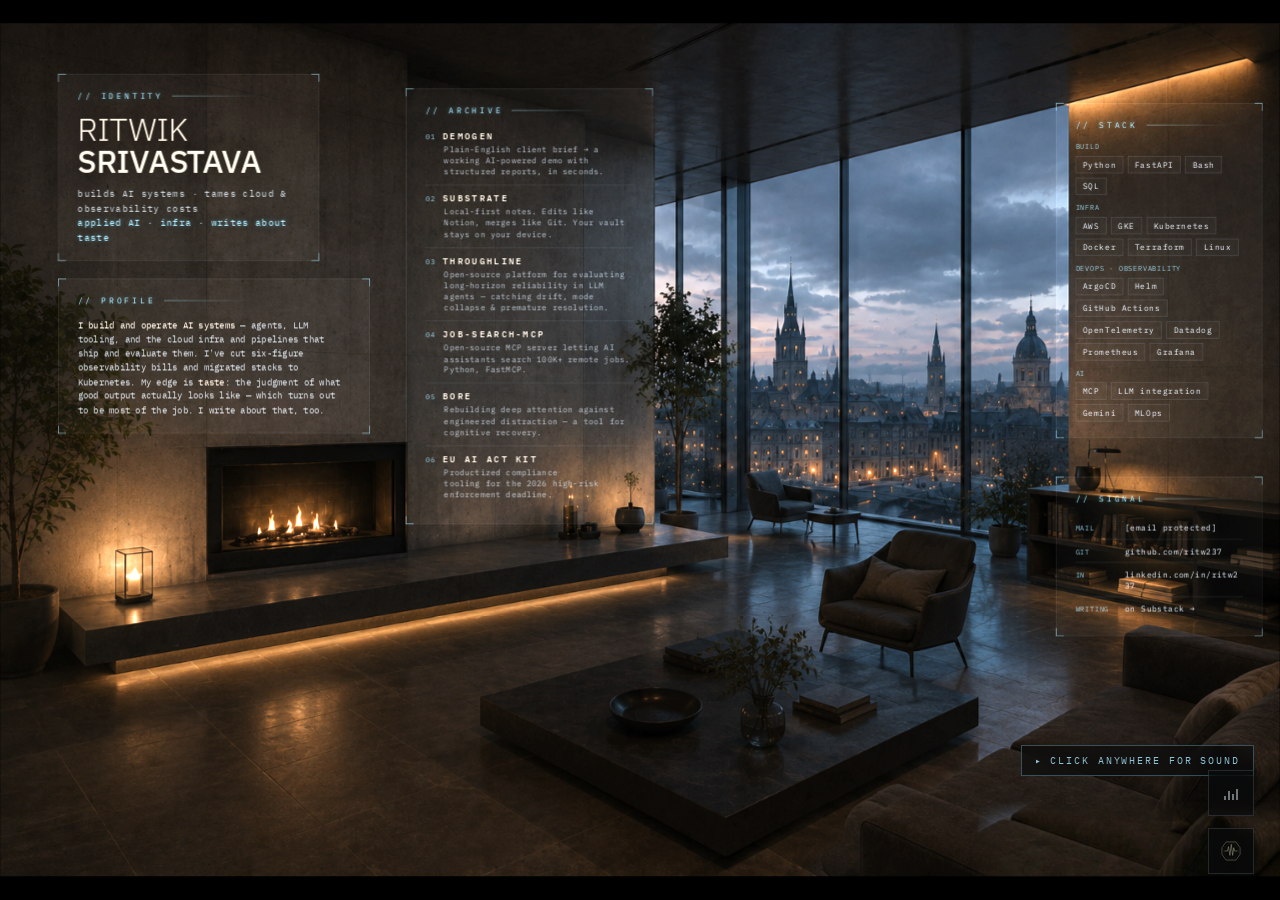
==== commit 3e15e213: "Add files via upload" ====
--- a/index.html
+++ b/index.html
@@ -580,8 +580,8 @@
             <div class="arc-desc">Local-first notes. Edits like Notion, merges like Git. Your vault stays on your device.</div>
           </div>
           <div class="arc-item">
-            <div class="arc-head"><span class="arc-ix">03</span><span class="arc-name">RP-Eval</span></div>
-            <div class="arc-desc">Reward-model data pipeline, eval harness &amp; FastAPI serving for narrative quality.</div>
+            <div class="arc-head"><span class="arc-ix">03</span><span class="arc-name">Throughline</span></div>
+            <div class="arc-desc">Open-source platform for evaluating long-horizon reliability in LLM agents — catching drift, mode collapse &amp; premature resolution.</div>
           </div>
           <div class="arc-item">
             <div class="arc-head"><span class="arc-ix">04</span><span class="arc-name">Job-Search-MCP</span></div>
@@ -637,7 +637,7 @@
         <span class="tick bl"></span><span class="tick br"></span>
         <div class="eyebrow">// SIGNAL</div>
         <div class="sig">
-          <a class="sig-row" href="mailto:ritwik.srv237@gmail.com"><span class="sk">Mail</span><span class="sv">ritwik.srv237@gmail.com</span></a>
+          <a class="sig-row" href="/cdn-cgi/l/email-protection#e6948f92918f8dc8959490d4d5d1a6818b878f8ac885898b"><span class="sk">Mail</span><span class="sv"><span class="__cf_email__" data-cfemail="d5a7bca1a2bcbefba6a7a3e7e6e295b2b8b4bcb9fbb6bab8">[email&#160;protected]</span></span></a>
           <a class="sig-row" href="https://github.com/ritw237" target="_blank" rel="noopener"><span class="sk">Git</span><span class="sv">github.com/ritw237</span></a>
           <a class="sig-row" href="https://linkedin.com/in/ritw237" target="_blank" rel="noopener"><span class="sk">In</span><span class="sv">linkedin.com/in/ritw237</span></a>
           <a class="sig-row" href="https://substack.com/@ritwiksrivastava/posts" target="_blank" rel="noopener"><span class="sk">Writing</span><span class="sv">on Substack →</span></a>
@@ -650,7 +650,7 @@
     <!-- ═══ MOBILE LAYER (hidden on desktop) ═══ -->
     <div class="mroom" aria-hidden="true">
       <video class="mroom-vid" id="mroom" src="refs/room-video.mp4"
-             poster="refs/room-base.png" loop muted playsinline preload="auto"></video>
+             poster="refs/room-base.png" autoplay loop muted playsinline preload="auto"></video>
       <div class="mroom-tint"></div>
     </div>
 
@@ -698,8 +698,8 @@
               <div class="arc-desc">Local-first notes. Edits like Notion, merges like Git. Your vault stays on your device.</div>
             </div>
             <div class="arc-item">
-              <div class="arc-head"><span class="arc-ix">03</span><span class="arc-name">RP-Eval</span></div>
-              <div class="arc-desc">Reward-model data pipeline, eval harness &amp; FastAPI serving for narrative quality.</div>
+              <div class="arc-head"><span class="arc-ix">03</span><span class="arc-name">Throughline</span></div>
+              <div class="arc-desc">Open-source platform for evaluating long-horizon reliability in LLM agents — catching drift, mode collapse &amp; premature resolution.</div>
             </div>
             <div class="arc-item">
               <div class="arc-head"><span class="arc-ix">04</span><span class="arc-name">Job-Search-MCP</span></div>
@@ -757,7 +757,7 @@
           <span class="tick bl"></span><span class="tick br"></span>
           <div class="eyebrow">// SIGNAL</div>
           <div class="sig">
-            <a class="sig-row" href="mailto:ritwik.srv237@gmail.com"><span class="sk">Mail</span><span class="sv">ritwik.srv237@gmail.com</span></a>
+            <a class="sig-row" href="/cdn-cgi/l/email-protection#abd9c2dfdcc2c085d8d9dd99989cebccc6cac2c785c8c4c6"><span class="sk">Mail</span><span class="sv"><span class="__cf_email__" data-cfemail="4032293437292b6e33323672737700272d21292c6e232f2d">[email&#160;protected]</span></span></a>
             <a class="sig-row" href="https://github.com/ritw237" target="_blank" rel="noopener"><span class="sk">Git</span><span class="sv">github.com/ritw237</span></a>
             <a class="sig-row" href="https://linkedin.com/in/ritw237" target="_blank" rel="noopener"><span class="sk">In</span><span class="sv">linkedin.com/in/ritw237</span></a>
             <a class="sig-row" href="https://substack.com/@ritwiksrivastava/posts" target="_blank" rel="noopener"><span class="sk">Writing</span><span class="sv">on Substack →</span></a>
@@ -799,7 +799,7 @@
     </div>
   </div>
 
-  <script>
+  <script data-cfasync="false" src="/cdn-cgi/scripts/5c5dd728/cloudflare-static/email-decode.min.js"></script><script>
     // Scale the fixed 3:2 stage to fit the viewport (contain — whole room visible).
     var stage = document.getElementById('stage');
     var SW = 1764, SH = 1176;
@@ -829,6 +829,24 @@
         try { document.querySelector('.bg-fill').pause(); } catch (e) {}
         try { document.getElementById('room').pause(); } catch (e) {}
         mroom.play().catch(function () {});
+        // Some mobile browsers block programmatic autoplay until the first
+        // user gesture — retry play on the first touch/scroll so the fire
+        // reliably animates instead of freezing on the poster frame.
+        var kick = function () {
+          mroom.play().catch(function () {});
+          if (!mroom.paused) {
+            ['touchstart', 'pointerdown', 'scroll'].forEach(function (ev) {
+              window.removeEventListener(ev, kick, true);
+            });
+          }
+        };
+        ['touchstart', 'pointerdown', 'scroll'].forEach(function (ev) {
+          window.addEventListener(ev, kick, true);
+        });
+        // also retry when the tab/section becomes visible again
+        document.addEventListener('visibilitychange', function () {
+          if (!document.hidden) mroom.play().catch(function () {});
+        });
       } else {
         mroom.pause();
         return;   // desktop: nothing else to wire
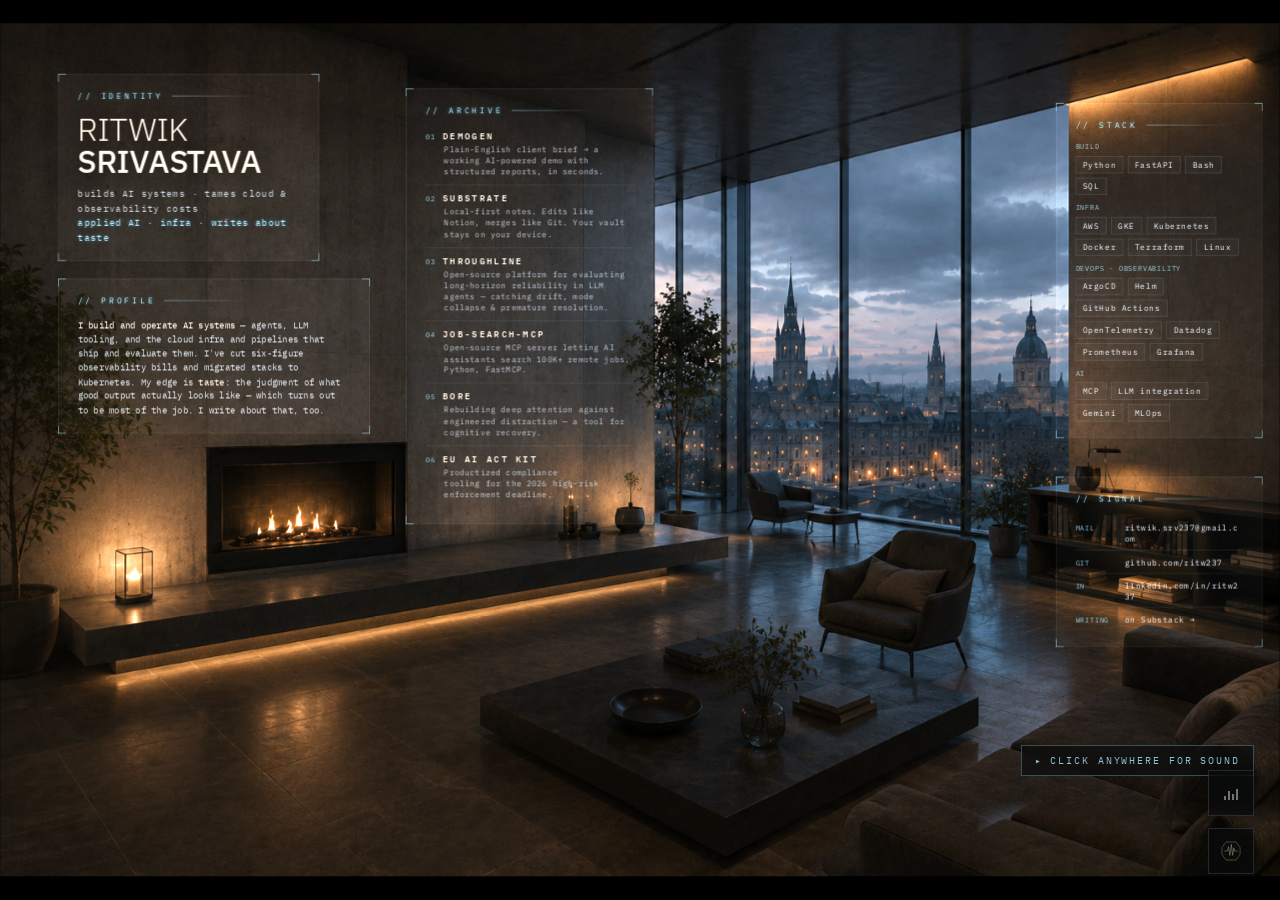
==== commit 36d70877: "Add files via upload" ====
--- a/index.html
+++ b/index.html
@@ -637,10 +637,10 @@
         <span class="tick bl"></span><span class="tick br"></span>
         <div class="eyebrow">// SIGNAL</div>
         <div class="sig">
-          <a class="sig-row" href="/cdn-cgi/l/email-protection#e6948f92918f8dc8959490d4d5d1a6818b878f8ac885898b"><span class="sk">Mail</span><span class="sv"><span class="__cf_email__" data-cfemail="d5a7bca1a2bcbefba6a7a3e7e6e295b2b8b4bcb9fbb6bab8">[email&#160;protected]</span></span></a>
+          <a class="sig-row js-mail" data-u="ritwik.srv237" data-d="gmail.com" href="#"><span class="sk">Mail</span><span class="sv">&nbsp;</span></a>
           <a class="sig-row" href="https://github.com/ritw237" target="_blank" rel="noopener"><span class="sk">Git</span><span class="sv">github.com/ritw237</span></a>
           <a class="sig-row" href="https://linkedin.com/in/ritw237" target="_blank" rel="noopener"><span class="sk">In</span><span class="sv">linkedin.com/in/ritw237</span></a>
-          <a class="sig-row" href="https://substack.com/@ritwiksrivastava/posts" target="_blank" rel="noopener"><span class="sk">Writing</span><span class="sv">on Substack →</span></a>
+          <a class="sig-row" href="https://ritwiksrivastava.substack.com/" target="_blank" rel="noopener"><span class="sk">Writing</span><span class="sv">on Substack →</span></a>
         </div>
       </div>
     </div>
@@ -757,10 +757,10 @@
           <span class="tick bl"></span><span class="tick br"></span>
           <div class="eyebrow">// SIGNAL</div>
           <div class="sig">
-            <a class="sig-row" href="/cdn-cgi/l/email-protection#abd9c2dfdcc2c085d8d9dd99989cebccc6cac2c785c8c4c6"><span class="sk">Mail</span><span class="sv"><span class="__cf_email__" data-cfemail="4032293437292b6e33323672737700272d21292c6e232f2d">[email&#160;protected]</span></span></a>
+            <a class="sig-row js-mail" data-u="ritwik.srv237" data-d="gmail.com" href="#"><span class="sk">Mail</span><span class="sv">&nbsp;</span></a>
             <a class="sig-row" href="https://github.com/ritw237" target="_blank" rel="noopener"><span class="sk">Git</span><span class="sv">github.com/ritw237</span></a>
             <a class="sig-row" href="https://linkedin.com/in/ritw237" target="_blank" rel="noopener"><span class="sk">In</span><span class="sv">linkedin.com/in/ritw237</span></a>
-            <a class="sig-row" href="https://substack.com/@ritwiksrivastava/posts" target="_blank" rel="noopener"><span class="sk">Writing</span><span class="sv">on Substack →</span></a>
+            <a class="sig-row" href="https://ritwiksrivastava.substack.com/" target="_blank" rel="noopener"><span class="sk">Writing</span><span class="sv">on Substack →</span></a>
           </div>
         </div>
       </section>
@@ -799,7 +799,7 @@
     </div>
   </div>
 
-  <script data-cfasync="false" src="/cdn-cgi/scripts/5c5dd728/cloudflare-static/email-decode.min.js"></script><script>
+  <script>
     // Scale the fixed 3:2 stage to fit the viewport (contain — whole room visible).
     var stage = document.getElementById('stage');
     var SW = 1764, SH = 1176;
@@ -1066,5 +1066,16 @@
     // hide the hint after a while regardless
     setTimeout(function () { hint.classList.add('gone'); }, 9000);
   </script>
+
+  <script id="js-mail-assembler">
+    (function () {
+      document.querySelectorAll('a.js-mail').forEach(function (a) {
+        var addr = a.getAttribute('data-u') + String.fromCharCode(64) + a.getAttribute('data-d');
+        a.setAttribute('href', 'mailto:' + addr);
+        var sv = a.querySelector('.sv');
+        if (sv) sv.textContent = addr;
+      });
+    })();
+  </script>
 </body>
 </html>
